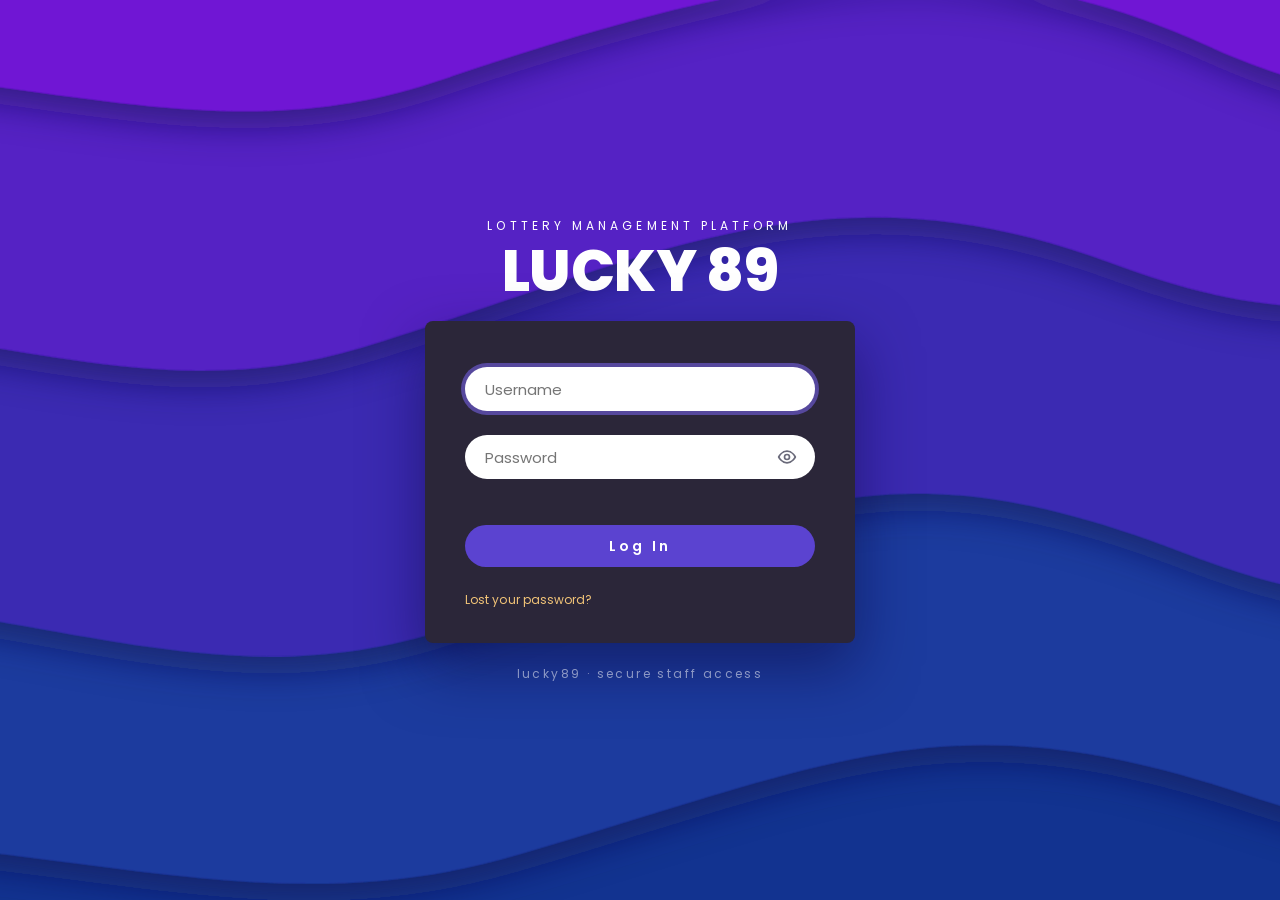
==== index.html @ b0cc3ff7 "Add files via upload" ====
<!DOCTYPE html>
<html lang="en"><head><meta charset="utf-8">
<meta name="viewport" content="width=device-width, initial-scale=1, viewport-fit=cover">
<meta name="theme-color" content="#ffffff"><meta name="mobile-web-app-capable" content="yes"><meta name="apple-mobile-web-app-capable" content="yes"><meta name="apple-mobile-web-app-title" content="Lucky 89"><meta name="format-detection" content="telephone=no">
<link rel="preconnect" href="https://fonts.googleapis.com"><link rel="stylesheet" href="https://fonts.googleapis.com/css2?family=Poppins:wght@400;500;600;700;800&display=swap"><title>Lucky 89 · Lottery Management</title><!-- phone layout v3 -->
<link rel="stylesheet" href="style.css"><script type="application/json" id="seed"></script></head><body>
<div id="nojs" style="position:fixed;inset:0;z-index:99;background:#fff;color:#111827;padding:40px 24px;font:17px/1.6 -apple-system,system-ui,sans-serif;text-align:center"><b style="font-size:22px">Lucky 89</b><p>This preview cannot run the system.<br>Please open the app link in <b>Safari</b> instead:</p><p><a href="https://claude.ai/artifact/LJv6cEDcSQRmHPXTzn3Uf5">https://claude.ai/artifact/LJv6cEDcSQRmHPXTzn3Uf5</a></p></div>
<nav id="sb"><h1><span id="lgo"></span><span><span id="bn">Lucky 89</span><small>Lottery Management</small></span></h1></nav>
<main><header><div class="th"><span id="tic"></span><h2 id="ttl"></h2></div><button class="btn sm" id="mn" aria-label="Menu" aria-expanded="false"><svg viewBox="0 0 24 24" width="20" height="20" fill="none" stroke="currentColor" stroke-width="2.2" stroke-linecap="round"><path d="M4 7h16M4 12h16M4 17h16"/></svg></button><div class="hr"><div id="cow"><small>Current Company</small><select id="co" aria-label="Current Company"></select></div><span id="cld" data-s="off" title="Cloud storage">☁ …</span><span id="who" style="font-weight:600"></span><button class="btn sm" id="pw">Password</button><button class="btn sm" id="bkup" title="Download a backup file of all data">Backup</button><button class="btn sm" id="rstr" title="Restore data from a backup file">Restore</button><input type="file" id="rstf" accept=".json,application/json" style="display:none"><button class="btn dng sm" id="lo">Logout</button></div></header><div id="v"></div></main>
<div id="toast"></div>
<script src="script.js"></script>

</body></html>
---- style.css ----
:root{color-scheme:light;--bg:#ffffff;--sf:#fff;--ink:#111827;--mut:#4b5563;--ln:#d5dae3;--sb:#ffffff;--sbt:#1f2937;--ac:#0f766e;--ac2:#fca311;--ok:#15803d;--bad:#b91c1c;--okb:#dcfce7;--badb:#fee2e2;--wb:#fef3c7;--ib:#dbeafe;box-sizing:border-box;padding-top:env(safe-area-inset-top,0px);padding-bottom:env(safe-area-inset-bottom,0px)}
@media(prefers-color-scheme:dark){:root[data-theme=auto]{--bg:#0e131f;--sf:#171e2e;--ink:#e8ecf5;--mut:#98a2b8;--ln:#2a3348;--sb:#0a0f1a;--ac:#2dd4bf;--okb:#10361f;--badb:#401616;--wb:#3b2f0e;--ib:#112a4a;--ok:#4ade80;--bad:#f87171}}
:root[data-theme=dark]{--bg:#0e131f;--sf:#171e2e;--ink:#e8ecf5;--mut:#98a2b8;--ln:#2a3348;--sb:#0a0f1a;--ac:#2dd4bf;--okb:#10361f;--badb:#401616;--wb:#3b2f0e;--ib:#112a4a;--ok:#4ade80;--bad:#f87171}
*{box-sizing:border-box}html,body{height:100%;margin:0;background:#fff}
body{background:var(--bg);color:var(--ink);font:16px/1.5 "Noto Sans Khmer","Segoe UI",system-ui,sans-serif;display:flex}
#sb{width:210px;border-right:1px solid var(--ln);background:var(--sb);color:var(--sbt);padding:16px 10px;display:flex;flex-direction:column;gap:4px;flex:none}
#sb h1{display:flex;align-items:center;gap:9px;font:700 19px Georgia,serif;color:#111827;margin:0 8px 14px}#sb h1 small{display:block;font:11px system-ui;color:var(--sbt);opacity:.7}
.nv{background:none;border:0;color:inherit;text-align:left;padding:12px 14px;border-radius:8px;cursor:pointer;font:inherit}
.nv:hover{background:#0000000d}.nv.on{background:var(--ac2);color:#14213d;font-weight:700}
main{flex:1;overflow:auto;min-width:0}
header{display:flex;gap:10px;align-items:center;justify-content:space-between;padding:12px 22px;background:var(--sf);border-bottom:1px solid var(--ln);position:sticky;top:0;z-index:5;flex-wrap:wrap}
header h2{margin:0;font:700 20px Georgia,serif}
.hr{display:flex;gap:8px;align-items:center;flex-wrap:wrap}
#v{padding:20px 22px;max-width:1180px}
select,input,textarea,button{font:inherit;color:var(--ink)}
select,input{background:var(--sf);border:1px solid #b9c1ce;border-radius:7px;padding:10px 12px;min-width:0}
select:focus,input:focus,button:focus-visible{outline:2px solid var(--ac);outline-offset:1px}
label{display:block;font-size:12px;color:var(--mut);margin-bottom:3px}
.card{background:var(--sf);border:1px solid var(--ln);border-radius:10px;padding:16px}
.g{display:grid;gap:12px}.g4{grid-template-columns:repeat(auto-fit,minmax(170px,1fr))}.g2{grid-template-columns:minmax(0,1.1fr) minmax(0,1fr)}
@media(max-width:820px){#sb{width:64px}#sb h1,.nv span{display:none}.g2{grid-template-columns:1fr}#v{padding:14px}}
.st{border-radius:10px;padding:12px 14px;border:1px solid var(--ln)}.st b{display:block;font-size:22px;font-family:Georgia,serif}.st small{color:var(--mut)}
.b1{background:var(--ib)}.b2{background:var(--wb)}.b3{background:var(--badb)}.b4{background:var(--okb)}
.btn{border:0;border-radius:7px;padding:11px 18px;cursor:pointer;font-weight:600;background:var(--ln)}
.pri{background:var(--ac);color:#fff}:root[data-theme=dark] .pri{color:#07201d}.dng{background:var(--bad);color:#fff}.sm{padding:7px 12px;font-size:13px}
.lt{display:flex;flex-wrap:wrap;gap:6px}.lt label{display:flex;align-items:center;gap:5px;border:1px solid var(--ln);border-radius:8px;padding:10px 16px;margin:0;color:var(--ink);cursor:pointer;font-weight:700;font-size:16px;user-select:none}
.lt label.on{background:var(--ac);color:#fff;border-color:var(--ac)}.lt input{display:none}
table{width:100%;border-collapse:collapse}th{text-align:left;font-size:13px;color:var(--mut);padding:8px;border-bottom:1px solid var(--ln)}td{padding:10px 8px;border-bottom:1px solid var(--ln);vertical-align:middle}
.tw{overflow-x:auto}.r{text-align:right}.neg{color:var(--bad)}.pos{color:var(--ok)}
.tag{border-radius:20px;padding:2px 9px;font-size:11px;font-weight:700}.t-o{background:var(--wb)}.t-s{background:var(--okb);color:var(--ok)}.t-c{background:var(--badb);color:var(--bad)}
.f{display:flex;gap:10px;flex-wrap:wrap;align-items:end;margin-bottom:12px}
.rg{display:grid;grid-template-columns:repeat(auto-fill,minmax(105px,1fr));gap:8px}.rg input{width:100%;margin-bottom:4px}
#toast{position:fixed;bottom:20px;left:50%;transform:translateX(-50%);background:#111827;color:#fff;padding:10px 18px;border-radius:8px;opacity:0;transition:.25s;pointer-events:none;z-index:9}#toast.on{opacity:1}
kbd{background:var(--ln);border-radius:4px;padding:0 5px;font-size:11px}.bar{height:10px;background:var(--ac);border-radius:5px}
.emp{color:var(--mut);text-align:center;padding:22px}
#lgn{position:fixed;inset:0;background:var(--bg);display:flex;align-items:center;justify-content:center;z-index:30;padding:16px}
.lt label.off{opacity:.6;pointer-events:none;background:var(--bg)}.lt em{color:var(--bad);font-size:11px;font-style:normal;background:var(--badb);padding:1px 6px;border-radius:5px}.lt small{color:var(--mut);font-weight:400;font-size:11px}
#md{position:fixed;inset:0;background:#0009;display:flex;align-items:flex-start;justify-content:center;z-index:20;padding:16px;overflow:auto}.mb{background:var(--sf);border-radius:12px;padding:14px;width:min(400px,100%)}.rh{background:#14213d;color:#fca311;font:700 30px Georgia,serif;text-align:center;padding:26px 10px;border-radius:8px 8px 0 0}.rh small{display:block;color:#fff;font:12px system-ui}.rb{border:1px solid var(--ln);padding:14px;border-radius:0 0 8px 8px}.kv{display:grid;grid-template-columns:1fr 1fr;gap:8px 14px;margin-bottom:12px}.kv small{display:block;color:var(--mut);font-size:11px}
.tkw{background:#e9ecf1;padding:14px;border-radius:10px}.tk{background:#fffdf7;color:#111;max-width:340px;margin:0 auto;padding:18px;text-align:center;border-radius:4px;box-shadow:0 1px 4px #0003}.tk small{display:block;color:#6b7280;font-size:11px}.tk-top b{display:block;font:800 24px Georgia,serif;letter-spacing:2px;margin-top:6px}
.tk-top b{font-family:Georgia,"Noto Sans Khmer","Khmer OS",serif}.tk-top img{margin:0 auto}.tk-no{border-top:2px dashed #cbd0d8;border-bottom:2px dashed #cbd0d8;padding:10px 0;margin:14px 0}.tk-no b{font:700 18px ui-monospace,Menlo,Consolas,monospace}.tk-inf{display:grid;grid-template-columns:repeat(3,1fr);gap:6px;margin-bottom:10px}.tk-inf b{font-size:14px}.tk-r{display:flex;align-items:center;gap:12px;padding:14px 0;border-bottom:1px dotted #cbd0d8;text-align:left}.bd{background:#14213d;color:#ffd166;border-radius:6px;padding:3px 8px;font:700 16px system-ui;min-width:54px;text-align:center}.nm{flex:1;font:800 44px/1 ui-monospace,Menlo,Consolas,monospace;letter-spacing:3px}.am{text-align:right;font-weight:600;font-size:13px;color:#6b7280}.am small{font-weight:800;font-size:18px;color:#111;margin-bottom:2px}.tk-tot{display:flex;justify-content:space-between;align-items:center;background:#111827;color:#fff;border-radius:8px;padding:12px 14px;margin:16px 0 12px}.tk-tot b{font-size:28px}.tk-ft{font-size:12px;color:#4b5563;line-height:1.7}
@media print{body>*:not(#md){display:none!important}#md{position:static;background:none}.mb .hr,.mb>button{display:none}}

/* dashboard cards, hourly results */
.kc{background:var(--sf);border:1px solid var(--ln);border-radius:14px;padding:14px 16px;box-shadow:0 1px 3px #0000000d}
.kc .kh{display:flex;justify-content:space-between;align-items:flex-start;gap:6px}.kc .kl{font-weight:600;font-size:12px}.kc .kl small{display:block;font:700 17px/1.5 "Noto Sans Khmer",sans-serif;opacity:1;order:-1}.kc .kl{display:flex;flex-direction:column}
.kc b{display:block;font-size:24px;margin:6px 0 2px;font-weight:800;font-family:system-ui,sans-serif}.kc .ks{font-size:12px;opacity:.85}
.kc svg{width:22px;height:22px;fill:none;stroke:currentColor;stroke-width:2;stroke-linecap:round;stroke-linejoin:round;flex:none}
.k-b{color:#2563eb}.k-r{color:#dc2626}.k-o{color:#ea580c}.k-g{color:#15803d}.k-p{color:#9333ea}
.rc{display:inline-flex;gap:6px;align-items:center;background:var(--bg);border:1px solid var(--ln);border-radius:8px;padding:5px 9px;margin:3px 4px 3px 0;font:700 15px ui-monospace,Menlo,monospace}.rc b{background:#14213d;color:#ffd166;border-radius:5px;padding:1px 6px;font:700 12px system-ui;margin:0}
.hc{border:1px solid var(--ln);border-radius:12px;padding:12px}.hh{display:flex;justify-content:space-between;align-items:center;gap:8px;font-weight:700;margin-bottom:6px}.hg{grid-template-columns:repeat(auto-fit,minmax(260px,1fr))}.hr1{border-top:1px dashed var(--ln);padding:6px 0;font-size:13px;color:var(--mut)}
@media(max-width:820px){.kg>.kc:last-child:nth-child(odd){grid-column:span 2}.kc b{font-size:19px}}
/* professional polish */
header h2,#sb h1,.st b{font-family:"Noto Sans Khmer",system-ui,-apple-system,"Segoe UI",sans-serif!important;letter-spacing:-.01em}
.st small:first-child{text-transform:uppercase;letter-spacing:.05em;font-size:11px;font-weight:700}
.btn{transition:transform .12s,box-shadow .12s}.btn:active{transform:scale(.97)}.pri{box-shadow:0 2px 8px #0f766e44}
.chips{display:flex;gap:8px;flex-wrap:wrap;margin:-2px 0 12px}.chips button{border:1px solid var(--ln);background:var(--sf);color:var(--ink);border-radius:999px;padding:9px 16px;font-weight:700;cursor:pointer}.chips button:active{background:var(--ac);color:#fff}
tr:hover td{background:#0f766e0a}
@media(max-width:820px){#sv{position:sticky;bottom:10px;z-index:3;box-shadow:0 8px 20px #0f766e66}}
/* menu icons + polish */
.nv::before{content:none!important}
.nv{display:flex;align-items:center;gap:12px;font-weight:600}
.nv svg{order:-1;width:20px;height:20px;flex:none;fill:none;stroke:currentColor;stroke-width:1.9;stroke-linecap:round;stroke-linejoin:round}
.nv.on{box-shadow:0 4px 12px #fca31166}
.th{display:flex;align-items:center;gap:10px;min-width:0}
#tic{display:grid;place-items:center;width:38px;height:38px;border-radius:11px;background:linear-gradient(135deg,var(--ac),#0b5f58);color:#fff;flex:none;box-shadow:0 3px 8px #0f766e44}
#tic svg{width:20px;height:20px;fill:none;stroke:currentColor;stroke-width:2;stroke-linecap:round;stroke-linejoin:round}
.card,.st{border-radius:14px;box-shadow:0 1px 3px #0000000d}
#cow{display:flex;flex-direction:column;gap:2px}#cow small{color:var(--mut,#6b7280);font-size:12px;line-height:1}#co{font-weight:600}
body.ro #v .dng,body.ro .card:has(#a_ad){display:none!important}
@media(max-width:820px){.nv svg{width:23px;height:23px}}
/* white receipt background */
#md .mb{background:#fff}.tkw{background:#fff!important;padding:0}.tk{background:#fff;box-shadow:none;border:1px solid #e5e7eb}
/* ===== SMARTPHONE LAYER ===== */
html{-webkit-text-size-adjust:100%}
button,.nv,label,select,a{touch-action:manipulation;-webkit-tap-highlight-color:transparent}
@media(max-width:820px){
 html,body{height:100dvh}
 body{flex-direction:column;overflow:hidden}
 main{order:1;-webkit-overflow-scrolling:touch;overscroll-behavior:contain}
 /* sidebar -> bottom tab bar */
 #sb{order:2;width:100%;flex-direction:row;gap:2px;padding:6px;border-right:0;border-top:1px solid var(--ln);background:var(--sf);color:var(--ink);overflow-x:auto;box-shadow:0 -2px 10px #0000000d}
 #sb h1{display:none}
 .nv{flex:1 1 0;min-width:0;display:flex;flex-direction:column;align-items:center;gap:1px;padding:6px 2px;text-align:center;font-size:10.5px;line-height:1.25;border-radius:10px;color:var(--ink)}
 .nv span{display:block}
 .nv::before{font-size:21px;line-height:1.1}
 .nv[data-v=dash]::before{content:"📊"}.nv[data-v=bet]::before{content:"🎟️"}.nv[data-v=rep]::before{content:"🧾"}.nv[data-v=res]::before{content:"🏆"}.nv[data-v=rec]::before{content:"📒"}.nv[data-v=usr]::before{content:"👥"}
 /* header */
 header{position:static;padding:10px 12px;gap:8px}
 header .th{flex:1 1 100%}header h2{font-size:17px}
 header .hr{width:100%;gap:8px}
 #cow{flex:1 1 100%}#co{width:100%}
 #who{flex:1}
 #v{padding:12px 12px 24px}
 .card{padding:12px}
 /* touch-friendly controls (16px stops iOS zoom-on-focus) */
 select,input,textarea{font-size:16px;min-height:46px}
 input[type=checkbox]{min-height:0;width:22px;height:22px}
 .btn{min-height:46px;padding:10px 16px}
 .btn.sm{min-height:40px;font-size:14px;padding:8px 12px}
 .hr .btn{flex:1 1 auto}
 label{font-size:13px}
 .f{gap:10px}
 .f>div{flex:1 1 calc(50% - 10px);min-width:130px}
 .f>div:has(#nu),.f>div:has(#cu){flex-basis:100%!important}
 .f select,.f input{width:100%}
 .g2{grid-template-columns:1fr!important}
 .g4{grid-template-columns:repeat(2,minmax(0,1fr))}
 .st{padding:10px 12px}.st b{font-size:18px}
 /* bet buttons: big grid */
 .lt{display:grid;grid-template-columns:repeat(4,1fr);gap:8px}
 .lt label{justify-content:center;flex-wrap:wrap;padding:14px 4px;font-size:22px;min-height:56px;text-align:center}
 .lt label[data-l=Lo],.lt label[data-all]{grid-column:span 2;font-size:16px}
 #lq{grid-template-columns:repeat(2,1fr)}#lq label{font-size:17px}
 p:has(kbd){display:none}
 /* wide tables -> cards */
 table.cards,table.cards tbody,table.cards tr,table.cards td{display:block}
 table.cards tr:first-child{display:none}
 table.cards tr[hidden]{display:none!important}
 table.cards tr{border:1px solid var(--ln);border-radius:10px;margin:0 0 10px;padding:6px 12px;background:var(--sf)}
 table.cards td{display:flex;justify-content:space-between;align-items:center;gap:12px;border:0;padding:6px 0;text-align:right}
 table.cards td::before{content:attr(data-l);color:var(--mut);font-size:12px;text-align:left;flex:none}
 table.cards td[data-l='']{justify-content:flex-end;flex-wrap:wrap}
 table.cards td[data-l='']::before{content:none}
 table.cards td[colspan]{display:block;text-align:left}
 table.cards select{width:auto;min-height:40px}
 #toast{bottom:calc(86px + env(safe-area-inset-bottom,0px));max-width:90vw;text-align:center}
 #md{padding:10px}
}

/* ===== PREMIUM UI LAYER ===== */
:root{--gold:#d4a24c;--gold2:#f6c866;--navy:#0b1324;--navy2:#141f38;--sh1:0 1px 2px rgba(15,23,42,.06),0 4px 14px rgba(15,23,42,.06);--sh2:0 2px 4px rgba(15,23,42,.08),0 14px 34px rgba(15,23,42,.14);--ease:cubic-bezier(.22,1,.36,1)}
body{background:linear-gradient(180deg,#f6f7fb,#eef1f7)!important;-webkit-font-smoothing:antialiased;letter-spacing:.005em}
main{scroll-behavior:smooth;overscroll-behavior:contain;scrollbar-width:thin;scrollbar-color:#c3cad8 transparent}
main::-webkit-scrollbar{width:8px}main::-webkit-scrollbar-thumb{background:#c3cad8;border-radius:8px}main::-webkit-scrollbar-thumb:hover{background:#9aa5ba}
#sb{background:linear-gradient(185deg,var(--navy2),var(--navy))!important;color:#cfd6e6;border-right:0;box-shadow:6px 0 28px rgba(11,19,36,.22);padding:20px 12px;gap:6px;position:relative;z-index:6}
#sb h1{color:#fff!important;letter-spacing:.4px;padding:4px 6px 18px;margin:0 4px 12px;border-bottom:1px solid rgba(255,255,255,.08)}#sb h1 small{color:var(--gold2)!important;opacity:.9;letter-spacing:1.6px;text-transform:uppercase;font-size:10px;margin-top:2px}
.nv{position:relative;display:flex;align-items:center;gap:13px;padding:12px 14px!important;border-radius:12px!important;color:#aab4ca!important;font-weight:500;letter-spacing:.2px;transition:background .25s var(--ease),color .25s var(--ease),transform .25s var(--ease),box-shadow .25s var(--ease)}
.nv svg{order:-1;width:20px;height:20px;flex:none;stroke:currentColor;stroke-width:1.7;fill:none;stroke-linecap:round;stroke-linejoin:round;transition:transform .3s var(--ease)}
.nv:hover{background:rgba(255,255,255,.07)!important;color:#fff!important;transform:translateX(4px)}.nv:hover svg{transform:scale(1.12)}
.nv.on{background:linear-gradient(135deg,var(--gold2),var(--gold))!important;color:#101a30!important;font-weight:700;box-shadow:0 8px 20px rgba(212,162,76,.38),inset 0 1px 0 rgba(255,255,255,.45);transform:none}
.nv.on::before{content:"";position:absolute;left:-12px;top:20%;height:60%;width:4px;border-radius:0 4px 4px 0;background:var(--gold2);box-shadow:0 0 12px var(--gold2)}
.nv:active{transform:scale(.97)}
header{background:rgba(255,255,255,.78)!important;backdrop-filter:saturate(180%) blur(14px);-webkit-backdrop-filter:saturate(180%) blur(14px);border-bottom:1px solid rgba(15,23,42,.06)!important;padding:14px 26px!important;transition:box-shadow .3s,padding .3s}
header.scrolled{box-shadow:0 8px 28px rgba(15,23,42,.1);padding-top:9px!important;padding-bottom:9px!important}
header h2{letter-spacing:.2px}
#sp{position:fixed;top:0;left:0;right:0;height:3px;z-index:50;pointer-events:none}#sp i{display:block;height:100%;width:100%;transform-origin:0 50%;transform:scaleX(0);background:linear-gradient(90deg,var(--gold),var(--gold2),var(--ac));transition:transform .12s linear}
.card,.kc,.st{border:1px solid rgba(15,23,42,.07)!important;border-radius:16px!important;box-shadow:var(--sh1)!important;transition:transform .35s var(--ease),box-shadow .35s var(--ease),border-color .35s}
.card:hover,.kc:hover{box-shadow:var(--sh2)!important;border-color:rgba(212,162,76,.45)!important}.kc:hover{transform:translateY(-4px)}
.kc{position:relative;overflow:hidden}.kc::after{content:"";position:absolute;inset:0 0 auto 0;height:3px;background:linear-gradient(90deg,var(--gold),transparent);opacity:.8}
.btn{border-radius:10px!important;font-weight:600;letter-spacing:.2px;transition:transform .2s var(--ease),box-shadow .25s,filter .2s;box-shadow:0 1px 2px rgba(15,23,42,.1)}
.btn:hover{transform:translateY(-2px);box-shadow:0 8px 18px rgba(15,23,42,.16);filter:brightness(1.04)}.btn:active{transform:scale(.97);box-shadow:none}
.pri{background:linear-gradient(135deg,#0f766e,#14a094)!important}.dng{background:linear-gradient(135deg,#b91c1c,#dc2626)!important}
select,input,textarea{border-radius:10px!important;border:1px solid #cdd4e1!important;transition:border-color .2s,box-shadow .2s,background .2s}
select:focus,input:focus,textarea:focus{border-color:var(--ac)!important;box-shadow:0 0 0 4px rgba(15,118,110,.16);outline:none!important}
.lt label{border-radius:12px!important;transition:transform .2s var(--ease),box-shadow .2s,background .2s,border-color .2s}.lt label:hover{transform:translateY(-2px);box-shadow:var(--sh1)}
.lt label.on{background:linear-gradient(135deg,#0f766e,#14a094)!important;box-shadow:0 6px 16px rgba(15,118,110,.35)}
th{text-transform:uppercase;font-size:11px!important;letter-spacing:.9px;font-weight:700;color:#64748b!important;background:#f8fafc;position:sticky;top:0}
td{transition:background .2s}tr:hover td{background:rgba(212,162,76,.08)}
.tag{letter-spacing:.4px}
#toast{border-radius:12px!important;background:rgba(11,19,36,.94)!important;box-shadow:var(--sh2);backdrop-filter:blur(8px);transform:translate(-50%,16px)!important;transition:.4s var(--ease)!important}#toast.on{transform:translate(-50%,0)!important}
#lgn{background:radial-gradient(1200px 600px at 20% -10%,#1d2c52,transparent),linear-gradient(160deg,var(--navy2),var(--navy))!important}
#lgn .mb,#md .mb{border-radius:20px!important;box-shadow:0 30px 80px rgba(0,0,0,.4);animation:pop .55s var(--ease) both}
#md{backdrop-filter:blur(6px)}
@keyframes pop{from{opacity:0;transform:translateY(24px) scale(.96)}to{opacity:1;transform:none}}
.rv{opacity:0;transform:translateY(22px) scale(.985);filter:blur(3px);transition:opacity .7s var(--ease),transform .7s var(--ease),filter .7s var(--ease),box-shadow .35s var(--ease),border-color .35s;transition-delay:var(--d,0ms)}
.rv.in{opacity:1;transform:none;filter:none}.rv.in.kc:hover{transform:translateY(-4px)}
@media(max-width:820px){.nv{justify-content:center;padding:12px 0!important}.nv.on::before{left:-8px}header{padding:10px 14px!important}}
@media(prefers-reduced-motion:reduce){.rv{opacity:1;transform:none;filter:none;transition:none}*{animation:none!important;scroll-behavior:auto!important}}
@media print{.rv{opacity:1!important;transform:none!important;filter:none!important}#sp{display:none}}

/* ===== calm rainbow dashboard (scroll-safe: only opacity animates) ===== */
:root{--rbA:linear-gradient(90deg,#ff9aa2,#ffb86b,#ffe27a,#9be7a5,#7fd6ff,#a99bff,#f4a0ff,#ff9aa2);--rbB:linear-gradient(90deg,#a99bff,#7fd6ff,#9be7a5,#ffe27a,#ffb86b,#ff9aa2,#f4a0ff,#a99bff)}
#dc{position:relative;isolation:isolate;padding:14px;border-radius:22px;background:linear-gradient(120deg,#ff9aa22e,#ffd8a82e,#fff6a82e,#b5f0c42e,#a8e0ff2e,#c9b8ff2e,#f5b8ff2e)}
#dc::before{content:"";position:absolute;inset:0;z-index:-1;border-radius:inherit;pointer-events:none;background:linear-gradient(300deg,#a8e0ff3d,#b5f0c43d,#fff6a83d,#ffd8a83d,#ff9aa23d,#f5b8ff3d,#c9b8ff3d);opacity:0;will-change:opacity;animation:rbFade 10s ease-in-out infinite alternate}
#dc .kc,#dc .card,#dc .hc{position:relative;border:2px solid transparent}
#dc .kc{background:linear-gradient(135deg,color-mix(in srgb,currentColor 7%,var(--sf)),var(--sf) 70%) padding-box,var(--rbA) border-box;box-shadow:0 6px 18px -8px currentColor}
#dc .card,#dc .hc{background:linear-gradient(var(--sf),var(--sf)) padding-box,var(--rbA) border-box}
#dc .kc::after,#dc .card::after,#dc .hc::after{content:"";position:absolute;inset:-2px;border-radius:inherit;padding:2px;background:var(--rbB);-webkit-mask:linear-gradient(#000 0 0) content-box,linear-gradient(#000 0 0);-webkit-mask-composite:xor;mask-composite:exclude;opacity:0;pointer-events:none;will-change:opacity;animation:rbFade 7s ease-in-out infinite alternate}
#dc .kc:nth-child(2)::after{animation-delay:-1.5s}#dc .kc:nth-child(3)::after{animation-delay:-3s}#dc .kc:nth-child(4)::after{animation-delay:-4.5s}#dc .kc:nth-child(5)::after{animation-delay:-6s}
#dc .bar{background:linear-gradient(90deg,#ff9aa2,#ffb86b,#ffe27a,#9be7a5,#7fd6ff,#a99bff,#f4a0ff)}
#dc .rc{border:1.5px solid transparent;background:linear-gradient(var(--bg),var(--bg)) padding-box,var(--rbA) border-box}
#dc table tr:hover td{background:linear-gradient(90deg,#ff9aa214,#ffe27a14,#9be7a514,#7fd6ff14,#a99bff14)}
@keyframes rbFade{0%{opacity:0}100%{opacity:1}}
@media(max-width:820px){#dc{padding:8px;border-radius:16px}}
@media(prefers-reduced-motion:reduce){#dc::before,#dc *::after{animation:none!important}}

/* ===== PRO DASHBOARD (money flow + rainbow hourly results) ===== */
#dp{--in:#34d399;--out:#fb7185;--gd:#f6c866;--tx:#e9eefb;--mu:#93a1c0;--pn:rgba(255,255,255,.05);--bd:rgba(255,255,255,.1);position:relative;color:var(--tx);border-radius:26px;padding:20px;background:radial-gradient(900px 420px at 8% -10%,#1d2f5e,transparent 60%),radial-gradient(700px 420px at 100% 0,#2c1c52,transparent 55%),#0a1226;box-shadow:0 30px 70px -34px rgba(10,18,38,.8);font-variant-numeric:tabular-nums}
#dp *{box-sizing:border-box}
#dp .bar0{display:flex;flex-wrap:wrap;gap:10px;align-items:center;justify-content:space-between;margin-bottom:16px}
#dp .bar0>div{display:flex;gap:10px;align-items:center;flex-wrap:wrap}
#dp .live{display:inline-flex;align-items:center;gap:8px;color:var(--mu);font-size:13px}
#dp .live i{width:9px;height:9px;border-radius:50%;background:var(--in);animation:ping 2s infinite}
@keyframes ping{0%{box-shadow:0 0 0 0 #34d39999}70%,100%{box-shadow:0 0 0 10px #34d39900}}
#dp select,#dp input[type=date]{background:rgba(255,255,255,.07);color:var(--tx);border:1px solid var(--bd)!important;color-scheme:dark;min-height:40px;padding:8px 12px}
#dp option{color:#111}
#dp .btn{background:rgba(255,255,255,.08);color:var(--tx);box-shadow:none}#dp .btn.pri{background:linear-gradient(135deg,var(--gd),#d4a24c)!important;color:#1a1204}
#dp .mps{display:grid;gap:12px;grid-template-columns:repeat(3,minmax(0,1fr))}
#dp .mp{position:relative;overflow:hidden;border-radius:20px;padding:18px 20px 18px 24px;background:var(--pn);border:1px solid var(--bd)}
#dp .mp::before{content:"";position:absolute;left:0;top:0;bottom:0;width:5px;background:var(--c);box-shadow:0 0 18px var(--c)}
#dp .mp.in{--c:var(--in)}#dp .mp.out{--c:var(--out)}#dp .mp.net{--c:var(--gd)}
#dp .mp h3{margin:0;font-size:15px;font-weight:700}#dp .mp h3 small{display:block;color:var(--mu);font-weight:500;font-size:13px}
#dp .mp .v{display:block;font:800 clamp(28px,3.6vw,42px)/1.1 system-ui,sans-serif;margin:10px 0 4px;letter-spacing:-.02em;color:var(--c)}
#dp .mp .sub{font-size:12.5px;color:var(--mu)}
#dp .rt{height:6px;border-radius:6px;background:rgba(255,255,255,.1);margin-top:12px;overflow:hidden}#dp .rt i{display:block;height:100%;width:0;background:var(--c);border-radius:6px;transition:width 1.1s var(--ease)}
#dp .mp.fi{animation:fl1 1.5s var(--ease)}#dp .mp.fo{animation:fl2 1.5s var(--ease)}
@keyframes fl1{0%{box-shadow:inset 0 0 60px #34d39955,0 0 0 0 #34d39966}100%{box-shadow:inset 0 0 0 #34d39900,0 0 0 24px #34d39900}}
@keyframes fl2{0%{box-shadow:inset 0 0 60px #fb718555,0 0 0 0 #fb718566}100%{box-shadow:inset 0 0 0 #fb718500,0 0 0 24px #fb718500}}
#dp .dl{position:absolute;right:16px;top:14px;font-weight:800;font-size:14px;padding:3px 11px;border-radius:99px;animation:dlf 2.4s var(--ease) forwards;pointer-events:none}
#dp .dl.g{background:#34d39933;color:var(--in)}#dp .dl.b{background:#fb718533;color:var(--out)}
@keyframes dlf{0%{opacity:0;transform:translateY(16px)}14%{opacity:1;transform:none}80%{opacity:1}100%{opacity:0;transform:translateY(-18px)}}
#dp .sts{display:grid;grid-template-columns:repeat(5,minmax(0,1fr));gap:10px;margin-top:12px}
#dp .stt{border-radius:16px;padding:12px 14px;background:var(--pn);border:1px solid var(--bd)}#dp .stt small{display:block;color:var(--mu);font-size:12.5px}#dp .stt b{display:block;font:800 24px/1.2 system-ui;margin-top:2px}
#dp .stt.w b{color:var(--in)}#dp .stt.l b{color:var(--out)}#dp .stt.o b{color:var(--gd)}
#dp .sec{margin-top:22px}#dp .sec>header{position:static;background:none!important;border:0!important;padding:0!important;display:flex;justify-content:space-between;align-items:center;gap:10px;flex-wrap:wrap;backdrop-filter:none}
#dp .sec h2{margin:0;font-size:20px;font-weight:800;color:#fff}#dp .sec p{margin:2px 0 0;color:var(--mu);font-size:13px}
#dp .mt{display:flex;gap:6px;flex-wrap:wrap;margin:14px 0 12px}#dp .mt button{border:1px solid var(--bd);background:var(--pn);color:var(--tx);border-radius:99px;padding:8px 16px;font-weight:700;cursor:pointer;transition:background .25s,transform .2s}
#dp .mt button.on{background:#fff;color:#0a1226}#dp .mt button:active{transform:scale(.96)}
#dp .sp2{display:flex;gap:4px;margin-bottom:14px}#dp .sp2 button{flex:1;height:16px;border:0;padding:0;border-radius:8px;background:hsl(var(--h) 85% 58%);opacity:.22;cursor:pointer;transition:opacity .6s,box-shadow .6s,transform .25s}
#dp .sp2 button.w{opacity:.5}#dp .sp2 button.d{opacity:1;box-shadow:0 0 14px hsl(var(--h) 90% 60%/.8)}#dp .sp2 button:hover{transform:scaleY(1.5)}
#dp .hg2{display:grid;gap:12px;grid-template-columns:repeat(auto-fill,minmax(262px,1fr))}
#dp .hx{position:relative;overflow:hidden;border-radius:20px;padding:14px 14px 12px;background:linear-gradient(160deg,hsl(var(--h) 70% 55%/.13),rgba(255,255,255,.03) 55%);border:1px solid hsl(var(--h) 80% 65%/.28)}
#dp .hx::before{content:"";position:absolute;inset:0 0 auto 0;height:5px;background:linear-gradient(90deg,hsl(var(--h) 90% 60%),hsl(calc(var(--h) + 50) 90% 64%))}
#dp .hx.d{border-color:hsl(var(--h) 90% 65%/.6);box-shadow:0 14px 34px -18px hsl(var(--h) 90% 60%/.75)}#dp .hx.u{opacity:.55}
#dp .hx .tp{display:flex;justify-content:space-between;align-items:center;margin-top:4px}#dp .hx .tp b{font:800 20px system-ui}
#dp .hx .ss{font-size:11.5px;font-weight:700;padding:3px 10px;border-radius:99px;background:rgba(255,255,255,.1);color:var(--mu)}#dp .hx.d .ss{background:hsl(var(--h) 90% 60%);color:#10142a}#dp .hx.w .ss{background:#f6c86633;color:var(--gd)}
#dp .rs{display:flex;flex-wrap:wrap;gap:6px;margin:10px 0;min-height:34px}#dp .rs em{color:var(--mu);font-size:13px;font-style:normal;align-self:center}
#dp .rn,#dp .wn{display:inline-flex;align-items:center;gap:6px;border-radius:10px;padding:3px 9px 3px 3px;font:700 15px ui-monospace,Menlo,monospace;background:hsl(var(--h) 90% 60%/.16);border:1px solid hsl(var(--h) 90% 65%/.55)}
#dp .rn i,#dp .wn i{font:800 12px system-ui;font-style:normal;background:hsl(var(--h) 90% 62%);color:#10142a;border-radius:7px;padding:2px 7px}
#dp .wn b{color:var(--in);font:800 13px system-ui}
#dp .cn{display:grid;grid-template-columns:repeat(3,1fr);gap:6px;text-align:center}#dp .cn div{border-radius:12px;padding:6px 2px;background:rgba(255,255,255,.06)}#dp .cn b{display:block;font:800 20px/1.2 system-ui}#dp .cn small{font-size:12px;color:var(--mu)}
#dp .cn .w b{color:var(--in)}#dp .cn .l b{color:var(--out)}#dp .cn .o b{color:var(--gd)}
#dp .mn{display:flex;justify-content:space-between;gap:6px;margin-top:10px;font-size:12.5px;color:var(--mu);flex-wrap:wrap}#dp .mn b{color:var(--tx)}#dp .mn .pn{color:var(--in)}#dp .mn .ng{color:var(--out)}
#dp .ww{margin-top:10px;padding-top:10px;border-top:1px dashed rgba(255,255,255,.14);display:flex;flex-wrap:wrap;gap:6px}#dp .ww>small{width:100%;color:var(--mu);font-size:12px}
#dp .hx.upd,#dp .enter{animation:ent .7s var(--ease) both}
@keyframes ent{from{opacity:0;transform:translateY(14px)}to{opacity:1;transform:none}}
#dp .g2b{display:grid;gap:12px;grid-template-columns:repeat(3,minmax(0,1fr));margin-top:22px}
#dp .bx{border-radius:20px;padding:16px 18px;background:var(--pn);border:1px solid var(--bd)}#dp .bx>b{font-size:16px}
#dp .bk{display:flex;justify-content:space-between;padding:9px 0;border-bottom:1px solid rgba(255,255,255,.08)}#dp .bk:last-child{border:0;font-weight:800}#dp .bk .neg{color:var(--out)}
#dp .mb2{margin-top:12px}#dp .mb2>div{display:flex;justify-content:space-between;font-size:14px}#dp .mb2 .tr{height:8px;border-radius:8px;background:rgba(255,255,255,.08);margin-top:5px;overflow:hidden}#dp .mb2 i{display:block;height:100%;width:0;border-radius:8px;background:linear-gradient(90deg,hsl(var(--h) 90% 62%),hsl(calc(var(--h) + 60) 90% 66%));transition:width 1.1s var(--ease)}
#dp .fr{display:flex;align-items:center;gap:10px;padding:9px 0;border-bottom:1px solid rgba(255,255,255,.08)}#dp .fr:last-child{border:0}
#dp .fr .ic{width:30px;height:30px;border-radius:50%;display:grid;place-items:center;font-weight:800;flex:none}
#dp .fr.i .ic{background:#34d39926;color:var(--in)}#dp .fr.o .ic{background:#fb718526;color:var(--out)}
#dp .fr div{flex:1;min-width:0}#dp .fr div b{display:block;font-size:14px}#dp .fr small{color:var(--mu);font-size:12px}
#dp .fr .am{font:800 15px system-ui}#dp .fr.i .am{color:var(--in)}#dp .fr.o .am{color:var(--out)}
#dp .emp{color:var(--mu);padding:14px 0;text-align:left}
@media(max-width:1000px){#dp .g2b{grid-template-columns:1fr 1fr}#dp .g2b .bx:last-child{grid-column:span 2}}
@media(max-width:820px){#dp{padding:12px;border-radius:18px}#dp .mps,#dp .g2b{grid-template-columns:1fr}#dp .g2b .bx:last-child{grid-column:auto}#dp .sts{grid-template-columns:repeat(2,1fr)}#dp .sts .stt:last-child{grid-column:span 2}#dp .hg2{grid-template-columns:1fr}#dp .mt button{min-height:40px}}
@media(prefers-reduced-motion:reduce){#dp *{animation:none!important;transition:none!important}}

/* ===== CINEMATIC LATEST-DRAW STAGE ===== */
#dp,#dp .v,#dp .stt b,#dp .am,#dp .mn b,#dp .hero .mny b,#dp .wk span{font-family:"Noto Sans Khmer","Khmer UI","Leelawadee UI","Segoe UI",system-ui,sans-serif}
#dp .sp2{display:flex;gap:5px;margin:0 0 16px;align-items:flex-end}
#dp .sp2 div{flex:1;min-width:0;text-align:center;font-size:10.5px;color:var(--mu);transition:color .6s}
#dp .sp2 div::before{content:"";display:block;height:8px;margin-bottom:6px;border-radius:8px;background:hsl(var(--h) 90% 62%);opacity:.28;transition:opacity .7s,height .5s var(--ease),box-shadow .7s}
#dp .sp2 .w::before{opacity:.5}#dp .sp2 .d::before{opacity:.9}
#dp .sp2 .c{color:#fff;font-weight:800}#dp .sp2 .c::before{opacity:1;height:16px;box-shadow:0 0 22px hsl(var(--h) 95% 62%),0 0 4px #fff}
#dp .hero{position:relative;overflow:hidden;isolation:isolate;border-radius:28px;padding:26px 30px 28px;background:radial-gradient(720px 380px at 12% -5%,hsl(var(--h) 85% 48%/.5),transparent 65%),radial-gradient(640px 420px at 100% 100%,hsl(calc(var(--h) + 70) 85% 48%/.38),transparent 60%),linear-gradient(180deg,#0c1530,#060a18);border:1px solid hsl(var(--h) 85% 68%/.42);box-shadow:0 40px 90px -44px hsl(var(--h) 95% 58%/.85),inset 0 1px 0 rgba(255,255,255,.14)}
#dp .hero::before{content:"";position:absolute;inset:0 0 auto 0;height:4px;z-index:2;background:linear-gradient(90deg,#ff5d6c,#ffb347,#ffe45e,#5be37d,#4cc9f0,#7b6cff,#e56bff)}
#dp .hero::after{content:"";position:absolute;inset:0;z-index:-1;pointer-events:none;background:radial-gradient(ellipse at 50% 40%,transparent 45%,rgba(0,0,0,.5))}
#dp .hero .hl{position:absolute;top:0;bottom:0;left:-60%;width:38%;z-index:0;pointer-events:none;background:linear-gradient(100deg,transparent,rgba(255,255,255,.13),transparent);transform:skewX(-18deg);animation:sweep 9s 1.2s ease-in-out infinite}
@keyframes sweep{0%{transform:translateX(0) skewX(-18deg)}22%,100%{transform:translateX(480%) skewX(-18deg)}}
#dp .hero>*{position:relative}
#dp .hero .top{display:flex;justify-content:space-between;gap:10px;flex-wrap:wrap;font-size:13.5px;color:#c9d3ea}
#dp .hero .now{display:inline-flex;align-items:center;gap:9px;font-weight:700;color:#fff}#dp .hero .now i{width:10px;height:10px;border-radius:50%;background:#ff5d6c;animation:rec 1.6s infinite}
@keyframes rec{0%,100%{box-shadow:0 0 0 0 #ff5d6c99}60%{box-shadow:0 0 0 9px #ff5d6c00}}
#dp .hero .body{display:grid;grid-template-columns:minmax(0,.9fr) minmax(0,1.3fr);gap:26px;align-items:center;margin-top:12px}
#dp .clk{font:800 clamp(64px,10vw,124px)/.95 "Segoe UI",system-ui,sans-serif;letter-spacing:-.05em;background:linear-gradient(180deg,#fff 30%,hsl(var(--h) 95% 74%));-webkit-background-clip:text;background-clip:text;color:transparent;filter:drop-shadow(0 8px 34px hsl(var(--h) 95% 60%/.6))}
#dp .clk small{font-size:.26em;letter-spacing:0;margin-left:8px;-webkit-text-fill-color:hsl(var(--h) 95% 78%)}
#dp .hst{display:grid;grid-template-columns:repeat(3,1fr);gap:8px;margin-top:14px}
#dp .hst div{border-radius:16px;padding:10px 6px;text-align:center;background:rgba(255,255,255,.07);border:1px solid rgba(255,255,255,.1);backdrop-filter:blur(6px)}
#dp .hst b{display:block;font:800 34px/1.1 system-ui}#dp .hst small{color:#c9d3ea;font-size:12.5px}
#dp .hst .w b{color:var(--in)}#dp .hst .l b{color:var(--out)}#dp .hst .o b{color:var(--gd)}
#dp .bls{display:flex;flex-direction:column;gap:12px}
#dp .bl{display:flex;flex-wrap:wrap;align-items:center;gap:10px}
#dp .bl>i{font:800 15px system-ui;font-style:normal;width:36px;height:36px;border-radius:12px;display:grid;place-items:center;color:#0a1226;background:hsl(var(--h) 92% 66%);box-shadow:0 0 18px hsl(var(--h) 95% 60%/.7)}
#dp .ba{min-width:68px;height:62px;padding:0 18px;border-radius:99px;display:grid;place-items:center;font:800 31px ui-monospace,Menlo,Consolas,monospace;letter-spacing:2px;color:#0a1226;background:radial-gradient(circle at 30% 22%,rgba(255,255,255,.8),transparent 38%),linear-gradient(145deg,hsl(var(--h) 95% 64%),hsl(calc(var(--h) + 40) 92% 50%));box-shadow:0 12px 26px -8px hsl(var(--h) 95% 55%/.9),inset 0 -7px 12px rgba(0,0,0,.22)}
#dp .enter .ba{animation:drop .95s cubic-bezier(.34,1.56,.64,1) both;animation-delay:calc(var(--n)*110ms + 300ms)}
#dp .enter .clk{animation:ent .9s var(--ease) both}
@keyframes drop{from{opacity:0;transform:translateY(-46px) scale(.5)}to{opacity:1;transform:none}}
#dp .hero .mny{display:grid;grid-template-columns:repeat(3,1fr);margin-top:22px;border-radius:18px;background:rgba(0,0,0,.28);border:1px solid rgba(255,255,255,.1)}
#dp .mny div{padding:12px 18px}#dp .mny div+div{border-left:1px solid rgba(255,255,255,.1)}#dp .mny small{display:block;color:#c9d3ea;font-size:12.5px}#dp .mny b{font-size:clamp(18px,2.4vw,26px);font-weight:800}
#dp .mny .i b{color:var(--in)}#dp .mny .o b{color:var(--out)}#dp .mny .n b{color:var(--gd)}#dp .mny .n.neg b{color:var(--out)}
#dp .wh{margin:20px 0 8px;font-weight:700;color:#fff;font-size:14px}
#dp .wks{display:grid;gap:8px;grid-template-columns:repeat(auto-fill,minmax(168px,1fr))}
#dp .wk{display:flex;align-items:center;gap:10px;padding:9px 12px;border-radius:16px;background:hsl(var(--h) 90% 60%/.14);border:1px solid hsl(var(--h) 90% 66%/.5)}
#dp .wk i{font:800 12px system-ui;font-style:normal;background:hsl(var(--h) 92% 64%);color:#0a1226;border-radius:8px;padding:3px 8px}
#dp .wk b{font:800 19px ui-monospace,Menlo,monospace;letter-spacing:1px}#dp .wk span{margin-left:auto;color:var(--in);font-weight:800;font-size:14px}
#dp .nw{color:#c9d3ea;font-size:14px;padding:6px 0}
#dp .hero.idle{text-align:center;padding:54px 20px}#dp .hero.idle .clk{font-size:clamp(34px,6vw,64px)}#dp .hero.idle p{margin:10px 0 0;color:#c9d3ea}
@media(max-width:820px){#dp .hero{padding:20px 16px}#dp .hero .body{grid-template-columns:1fr;gap:14px}#dp .sp2 div{font-size:0}#dp .ba{min-width:58px;height:54px;font-size:26px}#dp .hero .mny div{padding:10px 8px}}

/* ===== WHITE PROFESSIONAL THEME ===== */
:root{color-scheme:light;--bg:#fff;--sf:#fff;--ink:#101828;--mut:#667085;--ln:#e6e9f2;--ac:#4f46e5;--ac2:#eef0ff;--sh1:0 1px 2px rgba(16,24,40,.05),0 2px 8px rgba(16,24,40,.04);--sh2:0 6px 20px rgba(16,24,40,.08)}
html,body{background:#fff!important}
body{font-family:Poppins,"Noto Sans Khmer","Segoe UI",system-ui,sans-serif;color:var(--ink)}
#sb h1,main>header h2,.st b{font-family:Poppins,"Noto Sans Khmer",system-ui,sans-serif!important}
#sb{background:#fff!important;color:#475467;box-shadow:none!important;border-right:1px solid var(--ln)}
@media(min-width:821px){#sb{width:250px;padding:22px 14px}#v{max-width:none;padding:26px 30px}}
#sb h1{color:var(--ink);font-size:17px;margin:0 6px 16px;padding-bottom:18px;border-bottom:1px solid var(--ln)}#sb h1 small{color:var(--mut);opacity:1;font-weight:400}
.nv{color:#475467;font-weight:500;border-radius:10px}.nv:hover{background:#f4f5fb;color:var(--ink)}
.nv.on{background:#eef0ff!important;color:#4338ca!important;font-weight:600;box-shadow:none!important}
main>header{background:rgba(255,255,255,.94)!important;backdrop-filter:blur(10px);border-bottom:1px solid var(--ln)!important;padding:14px 30px!important}
main>header h2{font-size:20px;font-weight:700}
#tic{background:#4f46e5!important;box-shadow:none!important;border-radius:10px!important}
#who{background:#f4f5fb;border-radius:999px;padding:7px 14px;font-size:13px}
.btn{background:#f2f4f7;color:#344054;border-radius:10px!important;box-shadow:none}
.pri,.btn.pri{background:#4f46e5!important;color:#fff!important;box-shadow:0 1px 2px rgba(79,70,229,.35)!important}
.dng{background:#fff!important;color:#b42318!important;border:1px solid #fecdca!important;box-shadow:none!important}.dng:hover{background:#fef3f2!important}
select,input,textarea{background:#fff;border:1px solid #d0d5dd!important}
select:focus,input:focus,textarea:focus{border-color:#4f46e5!important;box-shadow:0 0 0 4px rgba(79,70,229,.14)!important}
.card,.kc,.st{background:#fff;border:1px solid var(--ln)!important;border-radius:14px!important;box-shadow:var(--sh1)!important}
.card:hover,.kc:hover{box-shadow:var(--sh2)!important;border-color:#d5d9eb!important;transform:none!important}.kc::after{display:none}
.rv{opacity:1!important;transform:none!important;filter:none!important}
th{background:#f9fafb;color:#667085!important;text-transform:none!important;font-size:12.5px!important;letter-spacing:.2px}
tr:hover td{background:rgba(79,70,229,.04)!important}
.lt label.on{background:#4f46e5!important;border-color:#4f46e5!important;box-shadow:0 4px 12px rgba(79,70,229,.28)!important}
.bar{background:#4f46e5}
/* dashboard panel -> light */
#dp{--in:#039855;--out:#d92d20;--gd:#b54708;--tx:#101828;--mu:#667085;--pn:#fff;--bd:#e6e9f2;background:#fff!important;border:0!important;box-shadow:none!important;padding:0!important;border-radius:0!important;color:var(--tx)}
#dp select,#dp input[type=date]{background:#fff;color:var(--tx);border:1px solid #d0d5dd!important;color-scheme:light}
#dp .btn{background:#f2f4f7;color:#344054}#dp .btn.pri{background:#4f46e5!important;color:#fff}
#dp .mp,#dp .stt,#dp .bx{background:#fff;box-shadow:var(--sh1);border-radius:16px}#dp .mp::before{box-shadow:none;width:4px}
#dp .sec h2,#dp .wh{color:var(--tx)}#dp .rt,#dp .mb2 .tr{background:#eef0f6}
#dp .bk,#dp .fr{border-bottom-color:#eef0f6}
#dp .mt button{background:#fff;color:#344054;border-color:#d0d5dd}#dp .mt button.on{background:#4f46e5;border-color:#4f46e5;color:#fff}
#dp .hx{background:linear-gradient(160deg,hsl(var(--h) 80% 96%),#fff 62%);border:1px solid hsl(var(--h) 55% 86%);border-radius:16px;box-shadow:var(--sh1)}
#dp .hx.d{box-shadow:0 10px 26px -14px hsl(var(--h) 80% 45%/.55)}
#dp .hx .ss{background:#f2f4f7;color:#667085}#dp .hx.d .ss{background:hsl(var(--h) 75% 44%);color:#fff}
#dp .rn,#dp .wn{background:hsl(var(--h) 80% 94%);border-color:hsl(var(--h) 55% 78%);color:var(--tx)}
#dp .rn i,#dp .wn i,#dp .wk i{background:hsl(var(--h) 72% 44%);color:#fff}
#dp .cn div{background:#f9fafb}#dp .ww{border-top-color:#e6e9f2}
#dp .sp2 .c{color:var(--tx)}
#dp .hero{background:linear-gradient(135deg,hsl(var(--h) 90% 97%),#fff 60%)!important;border:1px solid hsl(var(--h) 55% 86%);box-shadow:var(--sh2);border-radius:20px}
#dp .hero::before{background:hsl(var(--h) 72% 50%)}#dp .hero::after,#dp .hero .hl{display:none}
#dp .hero .top,#dp .nw,#dp .hero.idle p,#dp .hst small,#dp .mny small{color:var(--mu)}#dp .hero .now{color:var(--tx)}
#dp .clk{background:linear-gradient(180deg,#101828 30%,hsl(var(--h) 70% 38%));-webkit-background-clip:text;background-clip:text}
#dp .clk small{-webkit-text-fill-color:hsl(var(--h) 60% 40%)}
#dp .hst div{background:#fff;border:1px solid #e6e9f2;backdrop-filter:none}
#dp .hero .mny{background:#fff;border:1px solid #e6e9f2}#dp .mny div+div{border-left-color:#e6e9f2}
#dp .wk{background:hsl(var(--h) 80% 95%);border-color:hsl(var(--h) 55% 80%)}
/* ===== LOGIN ===== */
#lgn{background:#123390!important;overflow:hidden;font-family:Poppins,"Noto Sans Khmer",system-ui,sans-serif}
#lgn .wv{position:absolute;inset:0;width:100%;height:100%}
#lgn .lx{position:relative;z-index:1;width:min(430px,100%);text-align:center;animation:pop .6s var(--ease) both}
#lgn .lx small{display:block;color:#fff;letter-spacing:.34em;font-size:12px;text-transform:uppercase}
#lgn .lx h1{margin:6px 0 20px;color:#fff;font:800 clamp(40px,8vw,58px)/1.05 Poppins,sans-serif;letter-spacing:-.01em}
#lgn .cd{background:#2b2639;border-radius:8px;padding:46px 40px 32px;text-align:left;box-shadow:0 24px 60px rgba(10,5,60,.5)}
#lgn .cd input{display:block;width:100%;height:44px;border-radius:999px!important;border:0!important;padding:0 20px;background:#fff;color:#333;font:400 15px Poppins,sans-serif;margin:0 0 24px;min-height:44px}
#lgn .cd input:focus{box-shadow:0 0 0 4px rgba(122,100,240,.55)!important}
#lgn #lb{width:100%;height:42px;border:0;border-radius:999px!important;background:#5b43d0!important;color:#fff!important;font:600 14px Poppins,sans-serif;letter-spacing:.22em;cursor:pointer;box-shadow:none!important}
#lgn #lb:hover{filter:brightness(1.12);transform:none}
#lgn #le{color:#ffb4b4;font-size:13px;min-height:20px;margin:-6px 0 8px}
#lgn #lf2{display:inline-block;margin-top:24px;color:#f2c478;font-size:12px;text-decoration:none}
#lgn .ft{margin-top:22px;color:rgba(255,255,255,.5);letter-spacing:.2em;font-size:12px}
@media(max-width:820px){#lgn .cd{padding:34px 24px 26px}}


/* ===== LOGIN ANIMATIONS v2 ===== */
#lgn .wv{transform:scale(1.14);transform-origin:50% 50%}
#lgn .wv path{animation:wvA 11s ease-in-out infinite alternate;will-change:transform}
#lgn .wv path:nth-of-type(1){animation-duration:13s;animation-delay:-3s}
#lgn .wv path:nth-of-type(2){animation-duration:10s;animation-direction:alternate-reverse;animation-delay:-6s}
#lgn .wv path:nth-of-type(3){animation-duration:12s;animation-delay:-1s}
#lgn .wv path:nth-of-type(4){animation-duration:9s;animation-direction:alternate-reverse}
@keyframes wvA{0%{transform:translate(-46px,6px)}50%{transform:translate(0,-14px)}100%{transform:translate(46px,10px)}}
#lgn .orbs{position:absolute;inset:0;overflow:hidden;pointer-events:none}
#lgn .orbs i{position:absolute;bottom:-60px;border-radius:50%;background:radial-gradient(circle at 35% 30%,rgba(255,255,255,.55),rgba(160,140,255,.18) 60%,transparent 70%);opacity:0;animation:orb var(--d) linear var(--l) infinite}
@keyframes orb{0%{transform:translate(0,0) scale(.6);opacity:0}12%{opacity:.8}60%{opacity:.5}100%{transform:translate(var(--x),-112vh) scale(1.15);opacity:0}}
#lgn .lx{animation:none!important;transition:transform .7s cubic-bezier(.7,0,.3,1),opacity .5s}
#lgn .lx small{animation:lgDn .8s cubic-bezier(.2,.8,.2,1) .15s both}
#lgn .lx h1{display:flex;justify-content:center;perspective:600px}
#lgn .lx h1 span{display:inline-block;animation:lgLet .8s cubic-bezier(.2,1.1,.3,1) calc(.3s + var(--i)*.07s) both;transform-origin:50% 100%}
#lgn .lx h1.shine span{animation:lgLet .8s cubic-bezier(.2,1.1,.3,1) calc(.3s + var(--i)*.07s) both,lgBob 3.6s ease-in-out calc(1.4s + var(--i)*.12s) infinite}
@keyframes lgLet{from{opacity:0;transform:translateY(-46px) rotateX(-90deg) scale(.6);filter:blur(6px)}to{opacity:1;transform:none;filter:none}}
@keyframes lgBob{0%,100%{transform:translateY(0)}50%{transform:translateY(-5px)}}
@keyframes lgDn{from{opacity:0;transform:translateY(-14px);letter-spacing:.7em}to{opacity:1;transform:none;letter-spacing:.34em}}
#lgn .cd{position:relative;overflow:hidden;animation:lgCard .9s cubic-bezier(.2,.9,.2,1) .55s both;transition:transform .5s,box-shadow .4s}
@keyframes lgCard{from{opacity:0;transform:translateY(60px) scale(.92);filter:blur(8px)}to{opacity:1;transform:none;filter:none}}
#lgn .cd::before{content:"";position:absolute;top:0;left:-60%;width:40%;height:100%;background:linear-gradient(100deg,transparent,rgba(255,255,255,.07),transparent);transform:skewX(-18deg);animation:lgSheen 6s ease-in-out 1.8s infinite;pointer-events:none}
@keyframes lgSheen{0%{left:-60%}30%,100%{left:140%}}
#lgn .cd>input,#lgn .cd .pwf,#lgn #lb,#lgn #lf2,#lgn #le{animation:lgUp .6s cubic-bezier(.2,.9,.2,1) both}
#lgn #lu{animation-delay:.95s}#lgn .pwf{animation-delay:1.05s}#lgn #lb{animation-delay:1.2s}#lgn #lf2{animation-delay:1.35s}
#lgn .ft{animation:lgUp .8s ease 1.5s both}
@keyframes lgUp{from{opacity:0;transform:translateY(18px)}to{opacity:1;transform:none}}
#lgn .cd input{transition:box-shadow .25s,transform .25s}
#lgn .cd input:focus{transform:translateY(-2px) scale(1.012);outline:0}
#lgn .pwf{position:relative}
#lgn .pwf input{padding-right:52px}
#lgn #eye{position:absolute;right:6px;top:0;height:44px;width:44px;border:0;background:transparent!important;color:#6a6a7a!important;cursor:pointer;border-radius:50%!important;display:grid;place-items:center;box-shadow:none!important;transition:color .2s,transform .2s}
#lgn #eye:hover{color:#5b43d0!important;transform:scale(1.1)}
#lgn #eye svg{width:20px;height:20px;fill:none;stroke:currentColor;stroke-width:2;stroke-linecap:round;stroke-linejoin:round}
#lgn #lb{position:relative;overflow:hidden;transition:transform .2s,background .4s,box-shadow .3s,filter .2s}
#lgn #lb::after{content:"";position:absolute;top:0;left:-70%;width:50%;height:100%;background:linear-gradient(100deg,transparent,rgba(255,255,255,.35),transparent);transform:skewX(-20deg);transition:left .7s}
#lgn #lb:hover:not(:disabled){transform:translateY(-2px);box-shadow:0 10px 24px -6px rgba(91,67,208,.9)!important}
#lgn #lb:hover:not(:disabled)::after{left:130%}
#lgn #lb:active:not(:disabled){transform:scale(.97)}
#lgn #lb .sp{display:inline-block;width:18px;height:18px;border:3px solid rgba(255,255,255,.35);border-top-color:#fff;border-radius:50%;vertical-align:middle;animation:lgSpin .7s linear infinite}
@keyframes lgSpin{to{transform:rotate(360deg)}}
#lgn #lb .ck{width:22px;height:22px;vertical-align:middle;fill:none;stroke:#fff;stroke-width:3.2;stroke-linecap:round;stroke-linejoin:round}
#lgn #lb .ck path{stroke-dasharray:26;stroke-dashoffset:26;animation:lgCk .45s ease .05s forwards}
@keyframes lgCk{to{stroke-dashoffset:0}}
#lgn.done #lb{background:#22b573!important;box-shadow:0 0 0 0 rgba(34,181,115,.7)!important;animation:lgPulse .8s ease-out}
@keyframes lgPulse{to{box-shadow:0 0 0 22px rgba(34,181,115,0)}}
#lgn #le{transition:opacity .3s}
#lgn #le:not(:empty){animation:lgErr .4s ease both}
@keyframes lgErr{from{opacity:0;transform:translateY(-6px)}to{opacity:1;transform:none}}
#lgn .cd.shake{animation:lgShake .5s cubic-bezier(.36,.07,.19,.97) both!important;box-shadow:0 24px 60px rgba(10,5,60,.5),0 0 0 2px rgba(255,120,120,.65)}
@keyframes lgShake{10%,90%{transform:translateX(-2px)}20%,80%{transform:translateX(5px)}30%,50%,70%{transform:translateX(-9px)}40%,60%{transform:translateX(9px)}}
#lgn .wl{position:absolute;left:0;right:0;top:50%;transform:translateY(-50%);z-index:2;pointer-events:none;opacity:0;text-align:center;color:#fff}
#lgn .wl span{display:block;font:500 13px Poppins,sans-serif;letter-spacing:.4em;text-transform:uppercase;opacity:.8}
#lgn .wl b{display:block;margin-top:6px;font:800 clamp(34px,7vw,56px)/1.1 Poppins,sans-serif}
#lgn.leave .lx{opacity:0;transform:scale(.88) translateY(-20px);pointer-events:none}
#lgn.leave .wl{animation:lgWl 1.1s cubic-bezier(.2,.9,.2,1) both}
@keyframes lgWl{0%{opacity:0;transform:translateY(-30%) scale(.9);filter:blur(8px)}35%,75%{opacity:1;transform:translateY(-50%) scale(1);filter:none}100%{opacity:0;transform:translateY(-70%) scale(1.06)}}
#lgn.out{animation:lgIris .85s cubic-bezier(.7,0,.2,1) forwards}
@keyframes lgIris{from{clip-path:circle(150% at 50% 50%)}to{clip-path:circle(0% at 50% 50%)}}
body.lin #sb{animation:lgSb .8s cubic-bezier(.2,.9,.2,1) both}
body.lin main{animation:lgMain .8s cubic-bezier(.2,.9,.2,1) .1s both}
@keyframes lgSb{from{opacity:0;transform:translateX(-28px)}to{opacity:1;transform:none}}
@keyframes lgMain{from{opacity:0;transform:translateY(18px)}to{opacity:1;transform:none}}
@media(max-width:820px){body.lin #sb{animation-name:lgSbM}@keyframes lgSbM{from{opacity:0;transform:translateY(30px)}to{opacity:1;transform:none}}}
@media(prefers-reduced-motion:reduce){#lgn #lb .sp{animation:lgSpin .9s linear infinite!important}}

/* ===== NAVY + GOLD SIDEBAR (matches reference) ===== */
#sb{background:linear-gradient(180deg,#16213f 0%,#0d1428 55%,#080d1b 100%)!important;color:#9fb0d4!important;border:0!important;border-top:3px solid #e8b95c!important;box-shadow:6px 0 28px rgba(8,13,27,.28)!important}
#sb h1{display:flex;align-items:center;gap:14px;color:#fff!important;font:800 24px/1.15 Poppins,"Noto Sans Khmer",system-ui,sans-serif!important;letter-spacing:0!important;padding:4px 6px 22px!important;margin:0 0 14px!important;border-bottom:1px solid rgba(255,255,255,.1)!important}
#sb h1 small{display:block;margin-top:5px;color:#e8b95c!important;opacity:1!important;font:600 12px/1.3 Poppins,system-ui,sans-serif!important;letter-spacing:.2em;text-transform:uppercase}
#lgo svg,#lgo img{display:block;width:54px;height:54px;border-radius:50%;box-shadow:0 0 0 2px rgba(232,185,92,.55)}
.nv{min-height:54px;padding:0 18px!important;gap:16px!important;border-radius:14px!important;background:transparent!important;color:#9fb0d4!important;font:600 17px Poppins,"Noto Sans Khmer",system-ui,sans-serif!important;letter-spacing:0!important}
.nv svg{width:24px!important;height:24px!important;stroke-width:1.8!important}
.nv:hover{background:rgba(255,255,255,.08)!important;color:#fff!important}
.nv.on{background:linear-gradient(135deg,#f7d27f,#dcab55)!important;color:#121a30!important;font-weight:800!important;box-shadow:0 12px 26px -8px rgba(232,185,92,.6),inset 0 1px 0 rgba(255,255,255,.55)!important}
@media(min-width:821px){#sb{width:272px!important;padding:26px 16px!important;gap:10px!important}}
@media(max-width:820px){
 #sb h1{display:none!important}
 #sb{background:#0d1428!important;border-top:2px solid #e8b95c!important;box-shadow:0 -6px 20px rgba(8,13,27,.3)!important;padding:6px 6px calc(6px + env(safe-area-inset-bottom,0px))!important;gap:4px!important}
 .nv{flex:1 1 0!important;min-width:0!important;min-height:58px;flex-direction:column!important;align-items:center!important;justify-content:center;gap:3px!important;padding:6px 2px!important;font:600 10.5px/1.2 Poppins,system-ui,sans-serif!important;border-radius:14px!important;text-align:center;letter-spacing:-.2px!important}
 .nv svg{width:23px!important;height:23px!important}
 .nv span{display:block!important}
}

/* ===== BIG, EASY-TO-READ RESULT STAGE ===== */
#dp .hg2{display:block}#dp .hero{width:100%}
#dp .hero{container-type:inline-size;padding:22px 22px 26px;border-radius:24px}
#dp .hero .top{font-size:15px;gap:10px;align-items:center}
#dp .hero .now{font-size:16px}
#dp .hero .top .btn{min-height:40px}
#dp .hero .body{display:grid;grid-template-columns:minmax(0,1fr);gap:22px;margin-top:16px;align-items:start}
@container (min-width:820px){#dp .hero .body{grid-template-columns:minmax(300px,.55fr) minmax(0,1.7fr)}#dp .hero .clk{font-size:clamp(52px,6.5cqw,72px)}}
#dp .clk{font:800 clamp(60px,17cqw,120px)/.95 Poppins,"Segoe UI",system-ui,sans-serif;letter-spacing:-.04em;background:none;-webkit-text-fill-color:#0b1220;color:#0b1220;filter:none}
#dp .clk small{font-size:.3em;margin-left:10px;letter-spacing:0;-webkit-text-fill-color:hsl(var(--h) 65% 36%)}
#dp .hst b{font-size:36px}#dp .hst small{font-size:14px;font-weight:600}
#dp .bls{display:flex;flex-direction:column;gap:14px}
#dp .bl{display:flex;align-items:center;gap:14px;padding:12px 14px;border-radius:24px;background:hsl(var(--h) 85% 96%);border:1px solid hsl(var(--h) 55% 84%)}
#dp .bl>i{width:68px;height:68px;border-radius:20px;font:800 32px/1 Poppins,system-ui,sans-serif;background:hsl(var(--h) 70% 36%);color:#fff;box-shadow:none;flex:none}
#dp .bt{display:flex;flex-wrap:wrap;gap:12px;min-width:0}
#dp .ba{position:relative;min-width:clamp(104px,26cqw,168px);height:clamp(78px,15cqw,104px);padding:0 clamp(16px,3cqw,28px);border-radius:22px;display:grid;place-items:center;font:800 clamp(38px,9.5cqw,64px)/1 Poppins,system-ui,sans-serif;letter-spacing:.06em;color:#0b1220;background:#fff;border:4px solid hsl(var(--h) 70% 42%);box-shadow:0 8px 18px -8px hsl(var(--h) 80% 35%/.55)}
#dp .ba small{position:absolute;top:5px;left:12px;font:700 11px/1 Poppins,system-ui,sans-serif;letter-spacing:.08em;color:hsl(var(--h) 60% 32%)}
@container (max-width:520px){#dp .bl{padding:10px;gap:10px}#dp .bl>i{width:48px;height:48px;font-size:24px;border-radius:14px}#dp .bt{flex:1;display:grid;grid-template-columns:repeat(2,minmax(0,1fr));gap:10px}#dp .ba{min-width:0;width:100%;height:84px;font-size:38px;padding:0 6px}}
#dp .hero .mny{margin-top:24px}
#dp .mny small{font-size:14px}
#dp .mny b{font-size:clamp(20px,5.2cqw,32px);font-variant-numeric:normal;letter-spacing:0;white-space:nowrap}
#dp .wh{font-size:17px;margin:24px 0 10px}
#dp .wks{grid-template-columns:repeat(auto-fill,minmax(210px,1fr));gap:10px}
#dp .wk{padding:12px 16px;border-radius:18px}#dp .wk i{font-size:15px;padding:5px 10px}#dp .wk b{font-size:28px}#dp .wk span{font-size:17px;font-variant-numeric:normal}
#dp .nw{font-size:16px}
#dp .v,#dp .stt b,#dp .am,#dp .mn b{font-variant-numeric:normal}

/* ===== EASY CONTROLS (big tap targets) ===== */
#dp select,#dp input[type=date]{min-height:48px;font-size:16px;border-radius:12px}
#dp .btn{min-height:48px;font-size:16px;border-radius:12px!important}
#dp .mt{gap:8px;flex-wrap:nowrap;overflow-x:auto;padding-bottom:4px;scrollbar-width:none}
#dp .mt button{min-height:48px;padding:0 24px;font-size:17px;white-space:nowrap;flex:none}
#dp .mt button.on{background:linear-gradient(135deg,#f7d27f,#dcab55);border-color:#dcab55;color:#121a30}
#dp .sp2{display:flex;gap:8px;overflow-x:auto;padding:2px 2px 10px;margin:0 0 16px;scroll-snap-type:x proximity;scrollbar-width:thin}
#dp .sp2 div{flex:none;scroll-snap-align:center;cursor:pointer;min-height:44px;padding:0 16px;display:grid;place-items:center;border-radius:999px;font-size:14px!important;font-weight:600;white-space:nowrap;color:#667085;background:#f2f4f7;border:1px solid #e6e9f2;transition:background .25s,color .25s}
#dp .sp2 div::before{display:none!important}
#dp .sp2 .w{color:#98a2b3;background:#f9fafb}
#dp .sp2 .d{color:#101828;background:hsl(var(--h) 80% 93%);border-color:hsl(var(--h) 55% 78%)}
#dp .sp2 .c{color:#fff!important;background:hsl(var(--h) 70% 36%)!important;border-color:transparent;font-weight:800;box-shadow:0 8px 18px -8px hsl(var(--h) 80% 35%/.7)}

/* ===== REPORTS PAGE ===== */
.rp{max-width:1400px}
.rp-hd{display:flex;justify-content:space-between;align-items:flex-end;gap:12px;flex-wrap:wrap;margin-bottom:18px}
.rp-hd h3{margin:0;font:800 26px Poppins,"Noto Sans Khmer",system-ui,sans-serif;color:#101828}.rp-hd p{margin:4px 0 0;color:#667085;font-size:14px}
.rp-dt{background:#0d1428;color:#f2c874;font:700 15px Poppins,system-ui,sans-serif;padding:9px 18px;border-radius:999px}
.rp-sec{font:700 12.5px Poppins,system-ui,sans-serif;letter-spacing:.14em;text-transform:uppercase;color:#667085;margin:0 0 10px}
.rp-banks{display:grid;grid-template-columns:repeat(auto-fit,minmax(170px,1fr));gap:12px;margin-bottom:20px}
.rp-b{background:#fff;border:1px solid #e6e9f2;border-radius:18px;padding:16px 16px 12px;box-shadow:0 1px 2px rgba(16,24,40,.05),0 4px 14px rgba(16,24,40,.04);transition:transform .2s,box-shadow .2s}
.rp-b:hover{transform:translateY(-2px);box-shadow:0 10px 26px -10px rgba(16,24,40,.2)}
.rp-b .bh{display:flex;align-items:center;gap:10px;margin-bottom:10px}.rp-b .bh i{width:38px;height:38px;border-radius:12px;display:grid;place-items:center;background:linear-gradient(135deg,#f7d27f,#dcab55);color:#121a30;font:800 13px Poppins,system-ui,sans-serif;font-style:normal;flex:none}.rp-b .bh b{font:700 17px Poppins,system-ui,sans-serif;color:#101828}
.rp-b .rr{display:flex;justify-content:space-between;gap:8px;padding:4px 0;font-size:14px;color:#667085}.rp-b .rr b{color:#101828;font-weight:600;font-variant-numeric:normal}.rp-b .rr b.neg{color:#d92d20}
.rp-b .rr.tot{margin-top:8px;padding-top:10px;border-top:1px solid #eef0f6;font-weight:700;color:#4338ca}.rp-b .rr.tot b{font-size:18px;font-weight:800;color:#101828}
.rp-b.all{background:linear-gradient(160deg,#16213f,#0d1428);border-color:#0d1428;color:#fff}.rp-b.all .bh b,.rp-b.all .rr b,.rp-b.all .rr.tot b{color:#fff}.rp-b.all .rr{color:#9fb0d4}.rp-b.all .rr.tot{border-color:rgba(255,255,255,.14);color:#f2c874}.rp-b.all .rr.tot b{color:#f7d27f}
.rp-f{display:grid;grid-template-columns:repeat(auto-fit,minmax(190px,1fr));gap:12px;align-items:end;background:#fff;border:1px solid #e6e9f2;border-radius:18px;padding:16px;margin-bottom:18px;box-shadow:0 1px 2px rgba(16,24,40,.05)}
.rp-f label{font-weight:600;color:#344054;font-size:13px;margin-bottom:5px}.rp-f select,.rp-f input{width:100%;min-height:46px;font-size:16px;border-radius:12px}
.rp-f .wide{grid-column:span 2}.rp-f .rs-btn .btn{width:100%;min-height:46px}
.rp-sum{display:grid;grid-template-columns:repeat(auto-fit,minmax(190px,1fr));gap:12px;margin-bottom:22px}
.rp-sum .sc{border-radius:18px;padding:16px 18px;border:1px solid transparent}
.rp-sum small{display:block;font:700 14px Poppins,system-ui,sans-serif}.rp-sum em{display:block;font:600 12.5px "Noto Sans Khmer",system-ui,sans-serif;font-style:normal;opacity:.8;margin-top:1px}
.rp-sum b{display:block;font:800 30px/1.2 Poppins,"Noto Sans Khmer",system-ui,sans-serif;margin:8px 0 2px;font-variant-numeric:normal;white-space:nowrap}.rp-sum span{font-size:13px;opacity:.85}
.sc.s1{background:#e8f0ff;color:#1d4ed8;border-color:#cfdcff}.sc.s2{background:#fff3df;color:#b45309;border-color:#fbe0b0}.sc.s3{background:#ffe9ea;color:#c01f2f;border-color:#fbc9cd}.sc.s4{background:#e4f8ec;color:#067647;border-color:#bfe9cf}.sc.s5{background:#f2f4f7;color:#475467;border-color:#e0e4eb}
.rp-tb{display:flex;align-items:center;gap:14px;flex-wrap:wrap;margin-bottom:12px}.rp-tb h4{margin:0;font:800 20px Poppins,system-ui,sans-serif;color:#101828}.rp-tb h4 span{color:#667085;font-weight:600}.rp-tb .btn{margin-left:auto;min-height:42px}
.rp-ch{display:flex;gap:8px;flex-wrap:wrap}.rp-ch button{min-height:42px;padding:0 16px;border-radius:999px;border:1px solid #d0d5dd;background:#fff;color:#344054;font:600 14.5px Poppins,system-ui,sans-serif;cursor:pointer}.rp-ch button i{font-style:normal;margin-left:4px;opacity:.65}
.rp-ch button.on{background:linear-gradient(135deg,#f7d27f,#dcab55);border-color:#dcab55;color:#121a30;font-weight:800}
.rp-t{background:#fff;border:1px solid #e6e9f2;border-radius:18px;box-shadow:0 1px 2px rgba(16,24,40,.05)}.rp-t table{min-width:900px}.rp-t th{padding:13px 12px;font-size:12.5px;background:#f9fafb}.rp-t td{padding:12px;font-size:14.5px}
.rp-t tr.cx td{opacity:.5}.rp-t .tid{color:#4338ca;font-weight:700;text-decoration:none}.rp-t td.xd{background:#f9fafb;padding:12px 16px}
.rp-t select{min-height:38px;padding:6px 10px;border-radius:10px}
.bd{display:inline-block;padding:4px 12px;border-radius:999px;font:700 12.5px Poppins,system-ui,sans-serif}.bd.open{background:#fff3df;color:#b45309}.bd.won{background:#e4f8ec;color:#067647}.bd.lost{background:#ffe9ea;color:#c01f2f}.bd.cancel{background:#f2f4f7;color:#667085}
.rp-ft{display:flex;gap:22px;flex-wrap:wrap;justify-content:flex-end;padding:14px 6px;color:#667085;font-size:14px}.rp-ft b{color:#101828;font-variant-numeric:normal}
@media(max-width:820px){.rp-hd h3{font-size:22px}.rp-f .wide{grid-column:auto}.rp-sum b{font-size:24px}.rp-tb .btn{margin-left:0}.rp-t{border:0;background:none;box-shadow:none}.rp-ch{width:100%;overflow-x:auto;flex-wrap:nowrap}.rp-ch button{flex:none}}
#per{margin-top:20px;border-radius:18px!important}
.rp-b .rr b{white-space:nowrap}@media(max-width:820px){.rp-b{padding:12px 11px}.rp-b .rr{font-size:12.5px;gap:4px}.rp-b .rr.tot b{font-size:16px}.rp-b .bh b{font-size:15px}}

/* ===== RECORDS PAGE ===== */
.rc-grid{display:grid;grid-template-columns:minmax(330px,.8fr) minmax(0,1.7fr);gap:18px;align-items:start}
.rc-add{border-radius:20px!important;padding:20px!important;position:sticky;top:12px}.rc-add h4{margin:0 0 14px;font:800 20px Poppins,system-ui,sans-serif;color:#101828}
.rc-add label{display:block;font-weight:600;color:#344054;font-size:13px;margin:16px 0 6px}
.rc-add input{width:100%;min-height:50px;font-size:16px;border-radius:12px}
.rc-bal{background:linear-gradient(160deg,#16213f,#0d1428);color:#fff;border-radius:16px;padding:16px;text-align:center}.rc-bal small{display:block;color:#f2c874;font:700 15px Poppins,system-ui,sans-serif}.rc-bal span{font-size:12.5px;color:#9fb0d4}.rc-bal b{display:block;font:800 30px/1.3 Poppins,system-ui,sans-serif;font-variant-numeric:normal}.rc-bal b.neg{color:#ff8a8a}
.rc-pills{display:grid;grid-template-columns:repeat(2,1fr);gap:8px}.rc-pills button{min-height:48px;border-radius:12px;border:1.5px solid #d0d5dd;background:#fff;color:#344054;font:700 15px Poppins,system-ui,sans-serif;cursor:pointer}
.rc-pills button.on{background:linear-gradient(135deg,#f7d27f,#dcab55);border-color:#dcab55;color:#121a30}
.rc-types{display:grid;grid-template-columns:repeat(2,1fr);gap:8px}.rc-types button{min-height:56px;border-radius:14px;border:1.5px solid #e0e4eb;background:#fff;display:flex;align-items:center;gap:10px;padding:0 14px;cursor:pointer;font:700 15px Poppins,system-ui,sans-serif;color:#344054}
.rc-types i{width:30px;height:30px;border-radius:50%;display:grid;place-items:center;font:800 18px system-ui;font-style:normal;background:#f2f4f7;flex:none}
.rc-types .t-deposit i{background:#e4f8ec;color:#067647}.rc-types .t-withdraw i{background:#ffe9ea;color:#c01f2f}.rc-types .t-expense i{background:#fff3df;color:#b45309}.rc-types .t-adjust i{background:#e8f0ff;color:#1d4ed8}
.rc-types button.on{border-color:#0d1428;background:#0d1428;color:#fff}
.rc-amt{font:800 26px Poppins,system-ui,sans-serif!important;min-height:58px!important;text-align:right}
.rc-q{display:flex;flex-wrap:wrap;gap:6px;margin-top:8px}.rc-q button{min-height:38px;padding:0 13px;border-radius:999px;border:1px solid #d0d5dd;background:#f9fafb;color:#344054;font:600 13.5px Poppins,system-ui,sans-serif;cursor:pointer}.rc-q .clr{color:#b42318;background:#fff}
.rc-hint{margin:8px 0 0;font-size:12.5px;color:#667085}.rc-prev{margin-top:10px;padding:10px 14px;border-radius:12px;background:#f2f4f7;color:#475467;font-size:14px}.rc-prev b{font-variant-numeric:normal;color:#101828}.rc-prev .neg,.rc-prev b.neg{color:#d92d20}.rc-prev .pos{color:#067647}
.rc-go{width:100%;margin-top:18px;min-height:56px;font:800 17px Poppins,system-ui,sans-serif!important;background:linear-gradient(135deg,#16a34a,#12873c)!important;color:#fff!important;box-shadow:0 10px 22px -10px rgba(22,163,74,.7)!important}
.rc-sum{grid-template-columns:repeat(auto-fit,minmax(210px,1fr))}
.rcx .rp-t td.neg b,.rcx .rp-t td.neg{color:#d92d20}.rcx .rp-t td.pos b,.rcx .rp-t td.pos{color:#067647}
.rp-ft .neg{color:#d92d20}.rp-ft .pos{color:#067647}
@media(max-width:1000px){.rc-grid{grid-template-columns:1fr}.rc-add{position:static}}
body.ro .rc-grid{grid-template-columns:1fr}
@media(max-width:820px){.rp-f{grid-template-columns:1fr 1fr;gap:10px;padding:12px}.rp-f .wide,.rp-f .rs-btn{grid-column:1/-1}}

/* ===== COMPACT STICKY HEADER (phone) ===== */
#mn{display:none;place-items:center;width:42px;height:42px;min-height:0!important;padding:0!important;border-radius:12px!important;flex:none}
@media(max-width:820px){
 main>header{position:sticky!important;top:0;z-index:20;flex-wrap:nowrap!important;gap:8px!important;padding:8px 12px!important;align-items:center}
 main>header .th{flex:1 1 auto!important;min-width:0}
 main>header h2{font-size:15px!important;white-space:nowrap;overflow:hidden;text-overflow:ellipsis;min-width:0}
 #tic{width:32px!important;height:32px!important;border-radius:9px!important}
 #mn{display:grid}
 main>header .hr{display:none!important;position:absolute;right:10px;top:calc(100% + 6px);width:min(310px,calc(100vw - 20px))!important;flex-direction:column;align-items:stretch;gap:8px!important;background:#fff;border:1px solid var(--ln);border-radius:16px;padding:12px;box-shadow:0 18px 40px rgba(15,23,42,.24);max-height:calc(100dvh - 140px);overflow:auto}
 main>header.open .hr{display:flex!important;animation:lgUp .25s ease both}
 main>header .hr .btn{width:100%;min-height:42px}
 main>header .hr #cow{flex:none!important}
 main>header .hr #who{flex:none;text-align:center}
}

/* ===== CLOUD STATUS ===== */
#cld{font-size:12px;font-weight:600;padding:7px 12px;border-radius:999px;background:#f2f4f7;color:#475467;white-space:nowrap}
#cld[data-s=ok]{background:#e7f8ef;color:#067647}#cld[data-s=sync]{background:#eef2ff;color:#4338ca}#cld[data-s=err]{background:#fef3f2;color:#b42318}
@media(max-width:820px){main>header .hr #cld{text-align:center}}
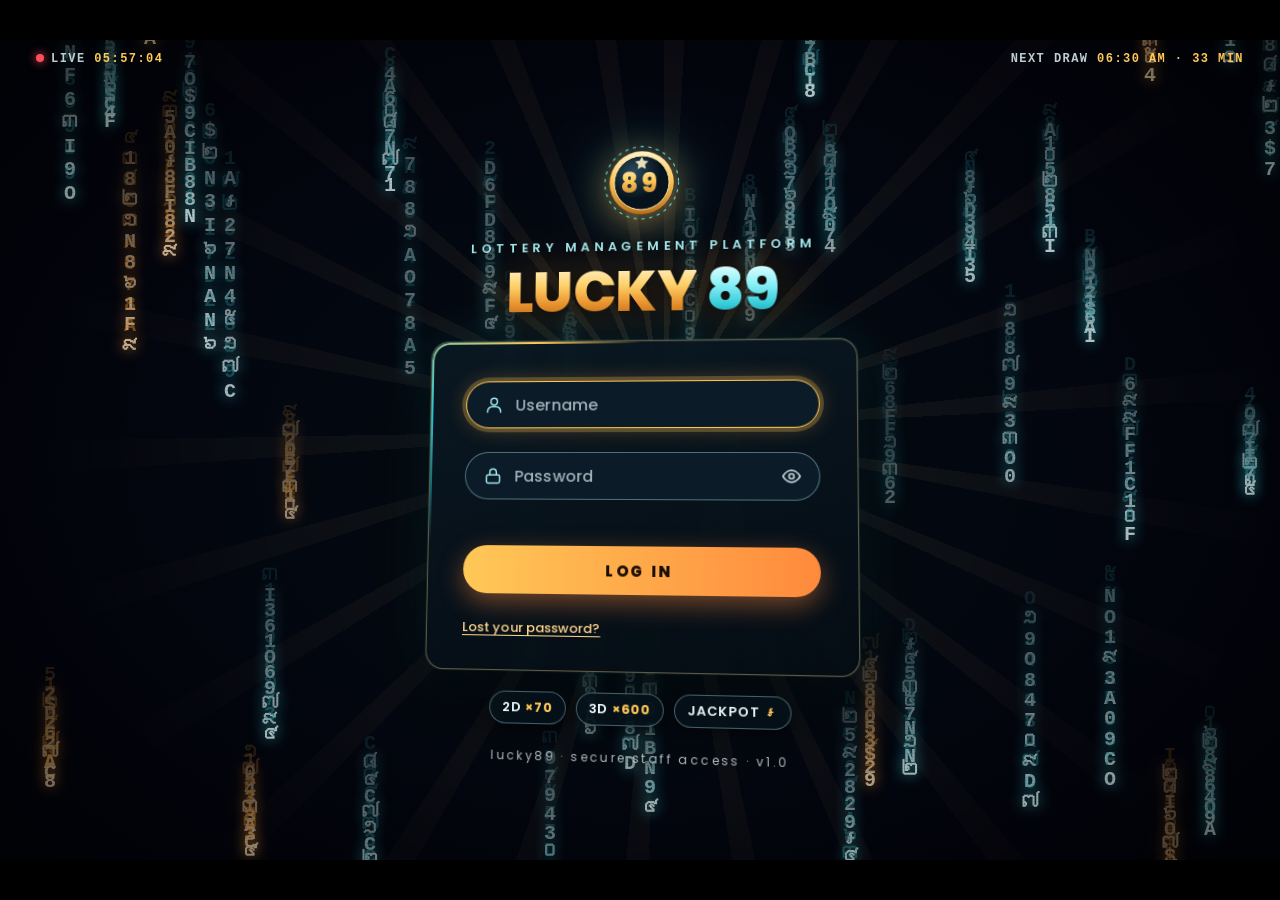
==== commit 8e9e8fd0: "Add files via upload" ====
--- a/index.html
+++ b/index.html
@@ -3,11 +3,10 @@
 <meta name="viewport" content="width=device-width, initial-scale=1, viewport-fit=cover">
 <meta name="theme-color" content="#ffffff"><meta name="mobile-web-app-capable" content="yes"><meta name="apple-mobile-web-app-capable" content="yes"><meta name="apple-mobile-web-app-title" content="Lucky 89"><meta name="format-detection" content="telephone=no">
 <link rel="preconnect" href="https://fonts.googleapis.com"><link rel="stylesheet" href="https://fonts.googleapis.com/css2?family=Poppins:wght@400;500;600;700;800&display=swap"><title>Lucky 89 · Lottery Management</title><!-- phone layout v3 -->
-<link rel="stylesheet" href="style.css"><script type="application/json" id="seed"></script></head><body>
-<div id="nojs" style="position:fixed;inset:0;z-index:99;background:#fff;color:#111827;padding:40px 24px;font:17px/1.6 -apple-system,system-ui,sans-serif;text-align:center"><b style="font-size:22px">Lucky 89</b><p>This preview cannot run the system.<br>Please open the app link in <b>Safari</b> instead:</p><p><a href="https://claude.ai/artifact/LJv6cEDcSQRmHPXTzn3Uf5">https://claude.ai/artifact/LJv6cEDcSQRmHPXTzn3Uf5</a></p></div>
+<link rel="stylesheet" href="style.css">
+</head><body>
 <nav id="sb"><h1><span id="lgo"></span><span><span id="bn">Lucky 89</span><small>Lottery Management</small></span></h1></nav>
 <main><header><div class="th"><span id="tic"></span><h2 id="ttl"></h2></div><button class="btn sm" id="mn" aria-label="Menu" aria-expanded="false"><svg viewBox="0 0 24 24" width="20" height="20" fill="none" stroke="currentColor" stroke-width="2.2" stroke-linecap="round"><path d="M4 7h16M4 12h16M4 17h16"/></svg></button><div class="hr"><div id="cow"><small>Current Company</small><select id="co" aria-label="Current Company"></select></div><span id="cld" data-s="off" title="Cloud storage">☁ …</span><span id="who" style="font-weight:600"></span><button class="btn sm" id="pw">Password</button><button class="btn sm" id="bkup" title="Download a backup file of all data">Backup</button><button class="btn sm" id="rstr" title="Restore data from a backup file">Restore</button><input type="file" id="rstf" accept=".json,application/json" style="display:none"><button class="btn dng sm" id="lo">Logout</button></div></header><div id="v"></div></main>
 <div id="toast"></div>
 <script src="script.js"></script>
-
 </body></html>
--- a/style.css
+++ b/style.css
@@ -504,9 +504,17 @@
 .rp-tb{display:flex;align-items:center;gap:14px;flex-wrap:wrap;margin-bottom:12px}.rp-tb h4{margin:0;font:800 20px Poppins,system-ui,sans-serif;color:#101828}.rp-tb h4 span{color:#667085;font-weight:600}.rp-tb .btn{margin-left:auto;min-height:42px}
 .rp-ch{display:flex;gap:8px;flex-wrap:wrap}.rp-ch button{min-height:42px;padding:0 16px;border-radius:999px;border:1px solid #d0d5dd;background:#fff;color:#344054;font:600 14.5px Poppins,system-ui,sans-serif;cursor:pointer}.rp-ch button i{font-style:normal;margin-left:4px;opacity:.65}
 .rp-ch button.on{background:linear-gradient(135deg,#f7d27f,#dcab55);border-color:#dcab55;color:#121a30;font-weight:800}
-.rp-t{background:#fff;border:1px solid #e6e9f2;border-radius:18px;box-shadow:0 1px 2px rgba(16,24,40,.05)}.rp-t table{min-width:900px}.rp-t th{padding:13px 12px;font-size:12.5px;background:#f9fafb}.rp-t td{padding:12px;font-size:14.5px}
-.rp-t tr.cx td{opacity:.5}.rp-t .tid{color:#4338ca;font-weight:700;text-decoration:none}.rp-t td.xd{background:#f9fafb;padding:12px 16px}
+.rp-t{background:#fff;border:1px solid #e6e9f2;border-radius:18px;box-shadow:0 1px 2px rgba(16,24,40,.05)}.rp-t table{min-width:1120px}.rp-t th{padding:13px 12px;font-size:12.5px;background:#f9fafb}.rp-t td{padding:12px;font-size:14.5px}
+.rp-t tr.cx td{opacity:.5}.rp-t tr.wn td{background:#f6fdf9}.rp-t .tid{color:#4338ca;font-weight:700;text-decoration:none}.rp-t td.xd{background:#f9fafb;padding:12px 16px}
 .rp-t select{min-height:38px;padding:6px 10px;border-radius:10px}
+.rp-t .ab{display:flex;gap:6px;flex-wrap:wrap;align-items:center}
+.rp-t .btn.rcv{background:#067647;color:#fff}.rp-t .btn.rcv:hover{background:#05603a}
+.rp-t .btn.paid{background:#e4f8ec;color:#067647;border:1px solid #abefc6;cursor:default;pointer-events:none;box-shadow:none}
+.rp-t .btn.ed{background:#eef2ff;color:#3730a3}.rp-t .btn.ed.lk{background:#f2f4f7;color:#98a2b3}
+.pbd{display:inline-block;margin-top:5px;padding:2px 10px;border-radius:999px;font:700 11.5px Poppins,system-ui,sans-serif}.pbd.up{background:#ffe9ea;color:#c01f2f}.pbd.pd{background:#e4f8ec;color:#067647}.pbd.ow{background:#fff3df;color:#b45309}.pbd.co{background:#e8f0ff;color:#1d4ed8}
+.rp-t .btn.paid.co{background:#e8f0ff;color:#1d4ed8;border-color:#c7d7fe}.rp-t .btn.pw{background:#b45309;color:#fff}.rp-t .btn.pw:hover{background:#92400e}.rp-t .btn.pw.off{background:#f2f4f7;color:#98a2b3;cursor:not-allowed;pointer-events:none}
+.ebn{display:flex;gap:10px;align-items:center;flex-wrap:wrap;background:#eef2ff;border:1px solid #c7d2fe;color:#312e81;border-radius:12px;padding:10px 14px;margin-bottom:12px;font-size:14px}.ebn b{font-weight:700}
+body.ro .rcv,body.ro .ed,body.ro .pw{display:none!important}
 .bd{display:inline-block;padding:4px 12px;border-radius:999px;font:700 12.5px Poppins,system-ui,sans-serif}.bd.open{background:#fff3df;color:#b45309}.bd.won{background:#e4f8ec;color:#067647}.bd.lost{background:#ffe9ea;color:#c01f2f}.bd.cancel{background:#f2f4f7;color:#667085}
 .rp-ft{display:flex;gap:22px;flex-wrap:wrap;justify-content:flex-end;padding:14px 6px;color:#667085;font-size:14px}.rp-ft b{color:#101828;font-variant-numeric:normal}
 @media(max-width:820px){.rp-hd h3{font-size:22px}.rp-f .wide{grid-column:auto}.rp-sum b{font-size:24px}.rp-tb .btn{margin-left:0}.rp-t{border:0;background:none;box-shadow:none}.rp-ch{width:100%;overflow-x:auto;flex-wrap:nowrap}.rp-ch button{flex:none}}
@@ -555,3 +563,162 @@
 #cld{font-size:12px;font-weight:600;padding:7px 12px;border-radius:999px;background:#f2f4f7;color:#475467;white-space:nowrap}
 #cld[data-s=ok]{background:#e7f8ef;color:#067647}#cld[data-s=sync]{background:#eef2ff;color:#4338ca}#cld[data-s=err]{background:#fef3f2;color:#b42318}
 @media(max-width:820px){main>header .hr #cld{text-align:center}}
+/* ===== MG receipt (ឆ្នោត មង្គលសំណាង) ===== */
+.mgr{max-width:400px;margin:0 auto;background:#faf7ee;border:2px solid #c9a24a;border-radius:16px;overflow:hidden;color:#1e293b;font-family:'Noto Sans Khmer','Segoe UI',system-ui,sans-serif;-webkit-print-color-adjust:exact;print-color-adjust:exact}
+.mg-hd{text-align:center;padding:16px 14px 12px;background:radial-gradient(circle at 50% 0,#fff8e1,#efe0b3 75%)}.mg-hd img{border-radius:50%;box-shadow:0 4px 14px #7a5c1a59}
+.mg-nm{font:800 22px/1.5 'Noto Sans Khmer',system-ui,sans-serif;color:#1b2f6b;margin-top:6px}
+.mg-ti{font:700 14px/1.7 'Noto Sans Khmer',system-ui,sans-serif;color:#33415c;margin-top:8px}
+.mg-orn{display:flex;align-items:center;gap:8px;margin-top:4px}.mg-orn i{flex:1;height:1.5px;background:linear-gradient(90deg,transparent,#c9a24a)}.mg-orn i:last-child{transform:scaleX(-1)}.mg-orn s{text-decoration:none;color:#c9a24a;font-size:10px}
+.mg-in{background:#f3e9cc;padding:8px 16px;border-top:1px solid #e0cf9c;border-bottom:1px solid #e0cf9c}.mg-in div{display:flex;justify-content:space-between;gap:10px;padding:4px 0;font-size:13.5px}.mg-in span{color:#3b4658}.mg-in b{color:#33415c;font-variant-numeric:tabular-nums}
+.mg-bd{display:flex;justify-content:space-between;align-items:center;gap:10px;padding:12px 16px;background:#fff;font:700 14.5px 'Noto Sans Khmer',system-ui,sans-serif}.mg-mk u{display:inline-block;width:9px;height:9px;border-radius:50%;background:#8b2323;margin-right:8px}
+.mg-bd em{font-style:normal;color:#8b2323;text-align:right;line-height:1.3;white-space:nowrap}.mg-bd em small{display:block;font-weight:500;color:#7a6a5a;font-size:11px}
+.mg-t{margin:14px 14px 10px;border:2.5px solid #c9a24a;border-radius:10px;overflow:hidden;background:#fff}
+.mg-th,.mg-tr{display:grid;grid-template-columns:1.1fr .95fr .95fr 1.1fr}
+.mg-th{background:linear-gradient(#10228a,#081555);color:#f6e3a1;font-size:12px;text-align:center}.mg-th b{padding:11px 4px;border-right:1.5px solid #c9a24a}.mg-th b:last-child,.mg-tr span:last-child{border-right:0}
+.mg-tr span{padding:12px 4px;text-align:center;border-right:1.5px solid #e2cf95;border-top:1.5px solid #e2cf95;font:700 14px 'Noto Sans Khmer',system-ui,sans-serif;color:#2b3a4a;font-variant-numeric:tabular-nums;word-break:break-word}.mg-tr span:nth-child(2){font-size:15px}.mg-tr span:last-child{color:#8b2323}
+.mg-tr:nth-child(even){background:#fff}.mg-tr:nth-child(odd){background:#f7edcf}
+.mg-gt{display:flex;justify-content:space-between;align-items:center;background:linear-gradient(#10228a,#081555);color:#f6e3a1;padding:14px;border-top:2px solid #c9a24a}.mg-gl{font:700 14px 'Noto Sans Khmer',system-ui,sans-serif}.mg-ga{font:800 21px system-ui,sans-serif}
+.mg-ft{text-align:center;padding:14px 16px 18px;font-size:12px;color:#5b6472;line-height:1.7}.mg-ft b{display:block;margin-top:4px;font-size:14px;color:#33415c}.mg-bar{display:block;width:60%;margin:6px auto 2px;fill:#33415c}.mg-id{font:11px ui-monospace,Menlo,Consolas,monospace;margin-bottom:6px}
+/* ===== Lucky 89 receipt (midnight emerald + gold ticket) ===== */
+.lkr{max-width:400px;margin:0 auto;color:#e4fbec;font-family:'Noto Sans Khmer','Segoe UI',system-ui,sans-serif;filter:drop-shadow(0 14px 28px rgba(0,0,0,.38));-webkit-print-color-adjust:exact;print-color-adjust:exact}
+.lk-a,.lk-b{position:relative}
+.lk-a{border-radius:22px 22px 0 0;background:linear-gradient(180deg,#0b4333,#073124);box-shadow:inset 1.5px 0 0 rgba(246,215,122,.6),inset -1.5px 0 0 rgba(246,215,122,.6),inset 0 1.5px 0 rgba(246,215,122,.6);-webkit-mask:radial-gradient(circle 11px at 0 100%,#0000 97%,#000) left/51% 100% no-repeat,radial-gradient(circle 11px at 100% 100%,#0000 97%,#000) right/51% 100% no-repeat;mask:radial-gradient(circle 11px at 0 100%,#0000 97%,#000) left/51% 100% no-repeat,radial-gradient(circle 11px at 100% 100%,#0000 97%,#000) right/51% 100% no-repeat}
+.lk-b{border-radius:0 0 22px 22px;background:linear-gradient(180deg,#073124,#031812);padding:20px 16px 0;box-shadow:inset 1.5px 0 0 rgba(246,215,122,.6),inset -1.5px 0 0 rgba(246,215,122,.6),inset 0 -1.5px 0 rgba(246,215,122,.6);-webkit-mask:radial-gradient(circle 11px at 0 0,#0000 97%,#000) left/51% 100% no-repeat,radial-gradient(circle 11px at 100% 0,#0000 97%,#000) right/51% 100% no-repeat;mask:radial-gradient(circle 11px at 0 0,#0000 97%,#000) left/51% 100% no-repeat,radial-gradient(circle 11px at 100% 0,#0000 97%,#000) right/51% 100% no-repeat}
+.lk-b::before{content:"";position:absolute;left:24px;right:24px;top:-1px;border-top:2px dashed rgba(246,215,122,.5)}
+.lk-hd{text-align:center;padding:22px 14px 0;background:radial-gradient(circle at 50% 36%,rgba(246,215,122,.26),transparent 62%)}
+.lk-hd::after{content:"";display:block;height:1px;margin:16px 40px 0;background:linear-gradient(90deg,transparent,rgba(246,215,122,.75),transparent)}
+.lk-lg{width:104px;height:104px;margin:0 auto;border-radius:50%;padding:5px;background:linear-gradient(135deg,#fff0b8,#d9a22e 50%,#f6d77a);box-shadow:0 6px 18px rgba(0,0,0,.5)}.lk-lg img{display:block;width:100%;height:100%;border-radius:50%;object-fit:cover;background:#fff}
+.lk-nm{font:800 30px/1.2 system-ui,'Segoe UI',sans-serif;letter-spacing:4px;margin-top:12px;padding-left:4px;background:linear-gradient(90deg,#f6d77a,#fff3c4 50%,#e0a92f);-webkit-background-clip:text;background-clip:text;color:transparent;-webkit-text-fill-color:transparent}
+.lk-sb{font-size:13.5px;letter-spacing:1px;color:#c6f7d9;margin-top:4px}
+.lk-in,.lk-dr{margin:12px 16px 0;background:rgba(255,255,255,.07);border:1px solid rgba(246,215,122,.28);border-radius:16px}
+.lk-in{padding:0 16px}.lk-in div{display:flex;justify-content:space-between;align-items:center;gap:10px;height:36px;font-size:13.5px;border-top:1px solid rgba(255,255,255,.08)}.lk-in div:first-child{border-top:0}.lk-in span{color:#c6f7d9;white-space:nowrap}.lk-in b{font-variant-numeric:tabular-nums;color:#fff;white-space:nowrap}.lk-in b.g{color:#f6d77a}
+.lk-dr{display:flex;min-height:88px;margin-bottom:18px}.lk-dr>div{flex:1;min-width:0;padding:12px 14px 12px 16px;border-right:1px solid rgba(255,255,255,.1)}.lk-dr>div.r{flex:none;width:142px;text-align:right;padding:12px 16px 12px 10px;border:0}
+.lk-dr small{display:block;font-size:11.5px;letter-spacing:.6px;color:#c6f7d9}.lk-dr>div:first-child{display:flex;flex-direction:column;justify-content:center}.lk-dr b{display:block;font-size:17px;color:#fff}.lk-dr span{display:block;font-size:13px;color:#c6f7d9;margin-top:4px}
+.lk-dr em{display:block;font-style:normal;font-weight:800;font-size:28px;color:#f6d77a;margin-top:8px;white-space:nowrap}
+.lk-t{border:1.5px solid rgba(246,215,122,.6);border-radius:12px;overflow:hidden}
+.lk-th,.lk-tr{display:grid;grid-template-columns:1.1fr .95fr .95fr 1.1fr}
+.lk-th b{padding:11px 4px;text-align:center;font:700 12px 'Noto Sans Khmer',system-ui,sans-serif;color:#fff;background:linear-gradient(180deg,#118160,#0a5a42);border-right:1px solid rgba(246,215,122,.35)}.lk-th b:last-child{border-right:0;background:linear-gradient(180deg,#f3d27a,#d9a22e);color:#052e22}
+.lk-tr{border-top:1px solid rgba(246,215,122,.35);background:rgba(255,255,255,.07)}.lk-tr:nth-child(even){background:rgba(255,255,255,.03)}
+.lk-tr span{display:flex;align-items:center;justify-content:center;text-align:center;min-height:50px;padding:6px 5px;border-right:1px solid rgba(246,215,122,.35);font-weight:700;font-variant-numeric:tabular-nums;white-space:nowrap}.lk-tr span:last-child{border-right:0}
+.lk-tr span:nth-child(1){font-size:13.5px;line-height:1.5;color:#e4fbec}
+.lk-tr span:nth-child(2){font-size:18px;font-weight:800;color:#fff}
+.lk-tr span:nth-child(3){font-size:13.5px;color:#d9f9e5}
+.lk-tr span:nth-child(4){font-size:15px;color:#f6d77a}
+.lk-gt{display:flex;justify-content:space-between;align-items:center;margin-top:10px;padding:0 18px;gap:10px;height:70px;border-radius:18px;background:linear-gradient(115deg,#fbe7a1,#e5b440 50%,#c88a1c);color:#052e22;border:1.5px solid rgba(255,255,255,.5);box-shadow:0 6px 20px rgba(217,162,46,.35)}.lk-gt span{font:700 13px 'Noto Sans Khmer',system-ui,sans-serif;white-space:nowrap}.lk-gt b{font:800 27px system-ui,sans-serif;white-space:nowrap}
+.lk-bc{margin:16px auto 0;width:280px;max-width:100%;box-sizing:border-box;background:#fffaf0;border-radius:14px;padding:12px 20px 10px;text-align:center}.lkr .mg-bar{display:block;width:100%;height:36px;fill:#052e22;margin:0 0 8px}.lk-bc b{font:700 13px 'Noto Sans Khmer',system-ui,sans-serif;color:#052e22}
+.lk-ft{margin-top:16px;padding:6px 0 22px;text-align:center;font-size:13.5px;line-height:1.8;color:#c6f7d9}.lk-ft b{display:block;margin-top:6px;font-size:13.5px;color:#f6d77a;padding:0 8px}.lk-ft b em{display:block;font-style:normal;font-size:12px;letter-spacing:2px;margin-top:2px}
+
+/* ======== LOGIN v4 : MATRIX LOTTERY ======== */
+#lgn{background:#020806!important;overflow:hidden}
+#lgn .mx{position:absolute;inset:0;width:100%;height:100%;z-index:0}
+#lgn .vg{position:absolute;inset:0;z-index:1;pointer-events:none;background:radial-gradient(ellipse at 50% 45%,rgba(0,255,157,.10),transparent 55%),radial-gradient(ellipse at 50% 50%,transparent 38%,rgba(0,0,0,.82) 100%)}
+#lgn .scn{position:absolute;inset:0;z-index:1;pointer-events:none;opacity:.35;background:repeating-linear-gradient(0deg,rgba(0,0,0,0) 0 2px,rgba(0,0,0,.35) 2px 3px);animation:mxScan 8s linear infinite}
+@keyframes mxScan{to{background-position:0 60px}}
+/* lottery balls */
+#lgn .bls{position:absolute;inset:0;z-index:1;overflow:hidden;pointer-events:none}
+#lgn .bls i{position:absolute;bottom:-100px;border-radius:50%;background:radial-gradient(circle at 32% 28%,#fff 0 9%,var(--c) 38%,#000 135%);box-shadow:0 0 22px var(--c),0 0 48px color-mix(in srgb,var(--c) 45%,transparent),inset -6px -8px 14px rgba(0,0,0,.45);display:grid;place-items:center;opacity:.9;animation:mxBall var(--d) linear var(--l) infinite}
+#lgn .bls i b{width:52%;height:52%;border-radius:50%;background:#fff;color:#111;display:grid;place-items:center;font:800 clamp(12px,2.2vw,20px) Poppins,sans-serif;box-shadow:inset 0 -2px 4px rgba(0,0,0,.25)}
+@keyframes mxBall{0%{transform:translate(0,0) rotate(0);opacity:0}8%{opacity:.9}50%{transform:translate(var(--x),-55vh) rotate(180deg)}92%{opacity:.9}100%{transform:translate(calc(var(--x)*-1),-125vh) rotate(360deg);opacity:0}}
+/* title */
+#lgn .lx{z-index:3}
+#lgn .lx small{color:#00ff9d;text-shadow:0 0 10px rgba(0,255,157,.8);letter-spacing:.38em}
+#lgn .lx h1{color:#ffd60a;text-shadow:0 0 12px rgba(255,214,10,.9),0 0 34px rgba(255,170,0,.65),0 0 70px rgba(255,120,0,.4);font-weight:800}
+#lgn .lx h1 span:nth-last-child(-n+2){color:#00ff9d;text-shadow:0 0 12px #00ff9d,0 0 34px rgba(0,255,157,.7),0 0 70px rgba(0,255,157,.4)}
+#lgn .lx h1.shine{animation:mxFlick 5s steps(1) infinite}
+@keyframes mxFlick{0%,92%,94%,100%{opacity:1}93%{opacity:.82}96%{opacity:.9}}
+/* card */
+#lgn .cd{background:linear-gradient(160deg,rgba(2,22,16,.78),rgba(0,8,6,.86))!important;backdrop-filter:blur(10px) saturate(1.3);-webkit-backdrop-filter:blur(10px) saturate(1.3);border:1px solid rgba(0,255,157,.45);border-radius:18px!important;box-shadow:0 0 0 1px rgba(255,214,10,.12),0 0 34px rgba(0,255,157,.28),0 0 90px rgba(0,255,157,.14),inset 0 0 40px rgba(0,255,157,.06)!important}
+#lgn .cd::after{content:"";position:absolute;inset:0;border-radius:18px;padding:1.5px;background:conic-gradient(from var(--a,0deg),transparent 0 70%,#00ff9d,#ffd60a,transparent);-webkit-mask:linear-gradient(#000 0 0) content-box,linear-gradient(#000 0 0);-webkit-mask-composite:xor;mask-composite:exclude;animation:mxSpin 5s linear infinite;pointer-events:none}
+@property --a{syntax:"<angle>";inherits:false;initial-value:0deg}
+@keyframes mxSpin{to{--a:360deg}}
+#lgn .cd input{background:rgba(0,0,0,.55)!important;color:#d8fff0!important;border:1px solid rgba(0,255,157,.4)!important;font-family:"Courier New",Poppins,monospace!important;letter-spacing:.04em;caret-color:#00ff9d}
+#lgn .cd input::placeholder{color:rgba(0,255,157,.5)}
+#lgn .cd input:focus{box-shadow:0 0 0 3px rgba(0,255,157,.28),0 0 22px rgba(0,255,157,.45)!important;border-color:#00ff9d!important}
+#lgn #eye{color:rgba(0,255,157,.75)!important}
+#lgn #lb{background:linear-gradient(90deg,#ffd60a,#ff9100 45%,#00ff9d)!important;background-size:200% 100%;color:#06110c!important;font-weight:800!important;letter-spacing:.2em;text-transform:uppercase;box-shadow:0 0 22px rgba(255,190,0,.55),0 0 50px rgba(0,255,157,.25)!important;animation:lgUp .6s cubic-bezier(.2,.9,.2,1) 1.2s both,mxBtn 4s ease-in-out infinite}
+@keyframes mxBtn{0%,100%{background-position:0 0}50%{background-position:100% 0}}
+#lgn #lb:hover{filter:brightness(1.12);box-shadow:0 0 32px rgba(255,190,0,.8),0 0 70px rgba(0,255,157,.4)!important}
+#lgn #lb .sp{border-color:rgba(0,0,0,.25);border-top-color:#06110c}
+#lgn #lb .ck{stroke:#06110c}
+#lgn.done #lb{background:#00ff9d!important;box-shadow:0 0 36px #00ff9d!important}
+#lgn #le{color:#ff6b81;text-shadow:0 0 8px rgba(255,45,85,.6)}
+#lgn #lf2{color:#ffd60a;text-shadow:0 0 8px rgba(255,214,10,.5)}
+#lgn .lgr{background:none!important;border:0!important;padding:0!important;box-shadow:none!important;display:flex;justify-content:center;gap:10px;flex-wrap:wrap;margin-top:18px;animation:lgUp .8s ease 1.6s both}
+#lgn .lgr span{font:700 12px "Courier New",monospace;letter-spacing:.12em;color:rgba(216,255,240,.8);border:1px solid rgba(0,255,157,.35);background:rgba(0,255,157,.07);border-radius:999px;padding:5px 12px}
+#lgn .lgr b{color:#ffd60a;text-shadow:0 0 8px rgba(255,214,10,.7)}
+#lgn .ft{color:rgba(0,255,157,.6)}
+#lgn .wl{color:#00ff9d;text-shadow:0 0 20px rgba(0,255,157,.8)}
+#lgn .wl b{color:#ffd60a;text-shadow:0 0 24px rgba(255,214,10,.9)}
+@media(max-width:820px){#lgn .bls i:nth-child(n+7){display:none}}
+@media(prefers-reduced-motion:reduce){#lgn .scn,#lgn .bls i,#lgn .cd::after{animation:none!important}}
+
+/* ======== LOGIN v5 : CINEMATIC (teal & amber) + HIGH READABILITY ======== */
+#lgn{background:radial-gradient(1100px 600px at 12% 108%,rgba(255,138,61,.22),transparent 60%),radial-gradient(1100px 650px at 92% -10%,rgba(34,199,214,.20),transparent 60%),#030a10!important}
+#lgn .vg{background:radial-gradient(ellipse at 50% 52%,rgba(3,10,16,.88) 0,rgba(3,10,16,.55) 32%,transparent 62%),radial-gradient(ellipse at 50% 50%,transparent 45%,rgba(0,0,0,.75) 100%)}
+#lgn::before,#lgn::after{content:"";position:absolute;left:0;right:0;height:clamp(14px,4.5vh,40px);background:#000;z-index:4;pointer-events:none}
+#lgn::before{top:0}#lgn::after{bottom:0}
+#lgn .scn{opacity:.18}
+#lgn .lx small{color:#9fe7ee;text-shadow:0 2px 10px rgba(0,0,0,.9);font-weight:600;font-size:13px}
+#lgn .lx h1{color:#ffc857;text-shadow:0 2px 0 rgba(0,0,0,.5),0 0 26px rgba(255,170,60,.55),0 0 60px rgba(255,120,40,.3)}
+#lgn .lx h1 span:nth-last-child(-n+2){color:#4fe3ec;text-shadow:0 2px 0 rgba(0,0,0,.5),0 0 26px rgba(34,199,214,.65),0 0 60px rgba(34,199,214,.35)}
+#lgn .cd{background:linear-gradient(165deg,rgba(9,24,34,.93),rgba(4,12,19,.95))!important;border:1px solid rgba(255,200,120,.38);box-shadow:0 30px 80px rgba(0,0,0,.7),0 0 0 1px rgba(34,199,214,.18),0 0 60px rgba(34,199,214,.14),inset 0 1px 0 rgba(255,255,255,.08)!important}
+#lgn .cd::after{background:conic-gradient(from var(--a,0deg),transparent 0 72%,#22c7d6,#ffc857,transparent)}
+#lgn .cd input{background:#0b1b27!important;color:#fff!important;border:1.5px solid rgba(160,220,230,.45)!important;font:500 16px Poppins,"Noto Sans Khmer",system-ui,sans-serif!important;letter-spacing:.01em;caret-color:#ffc857;height:48px!important}
+#lgn .cd input::placeholder{color:rgba(225,240,245,.7)}
+#lgn .cd input:focus{border-color:#ffc857!important;box-shadow:0 0 0 4px rgba(255,200,87,.25),0 0 22px rgba(255,170,60,.3)!important}
+#lgn #eye{color:rgba(225,240,245,.85)!important;height:48px}
+#lgn #lb{height:48px;background:linear-gradient(90deg,#ffc857,#ff8a3d)!important;color:#1a0d02!important;font-size:15px!important;letter-spacing:.18em;box-shadow:0 8px 26px rgba(255,138,61,.45)!important;animation:lgUp .6s cubic-bezier(.2,.9,.2,1) 1.2s both}
+#lgn #lb:hover{filter:brightness(1.1);box-shadow:0 10px 34px rgba(255,138,61,.65)!important}
+#lgn #lb .sp{border-color:rgba(26,13,2,.25);border-top-color:#1a0d02}
+#lgn #lb .ck{stroke:#04210f}
+#lgn.done #lb{background:#4ade80!important;box-shadow:0 0 34px rgba(74,222,128,.7)!important}
+#lgn #le{color:#ff9aa8;font-weight:600;text-shadow:none;font-size:14px}
+#lgn #lf2{color:#ffd58a;text-shadow:none;font-size:13px;font-weight:500;text-decoration:underline;text-underline-offset:3px}
+#lgn .lgr span{background:rgba(5,16,24,.9);border:1px solid rgba(160,220,230,.4);color:#eaf7fa;font:600 13px Poppins,system-ui,sans-serif;letter-spacing:.06em}
+#lgn .lgr b{color:#ffc857;text-shadow:none}
+#lgn .ft{color:rgba(225,240,245,.75);font-size:12px;text-shadow:0 1px 6px #000}
+#lgn .wl{color:#cfeff3;text-shadow:0 2px 12px #000}
+#lgn .wl b{color:#ffc857;text-shadow:0 0 28px rgba(255,170,60,.7)}
+#lgn .bls i{opacity:.85;box-shadow:0 0 18px var(--c),inset -6px -8px 14px rgba(0,0,0,.45)}
+
+/* ======== LOGIN v6 : PREMIUM CINEMATIC ======== */
+#lgn .rays{position:absolute;left:50%;top:46%;width:170vmax;height:170vmax;margin:-85vmax 0 0 -85vmax;z-index:1;pointer-events:none;mix-blend-mode:screen;opacity:.9;background:repeating-conic-gradient(from 0deg,rgba(255,200,120,.13) 0 3deg,transparent 3deg 14deg);-webkit-mask:radial-gradient(circle,#000 0,rgba(0,0,0,.35) 18%,transparent 40%);mask:radial-gradient(circle,#000 0,rgba(0,0,0,.35) 18%,transparent 40%);animation:mxRays 90s linear infinite}
+@keyframes mxRays{to{transform:rotate(360deg)}}
+#lgn .dst{position:absolute;inset:0;z-index:2;pointer-events:none;overflow:hidden}
+#lgn .dst i{position:absolute;border-radius:50%;background:#ffd98a;box-shadow:0 0 8px 2px rgba(255,200,100,.7);opacity:0;animation:mxDust var(--d) ease-in-out var(--l) infinite}
+@keyframes mxDust{0%{opacity:0;transform:translateY(16px) scale(.6)}35%,65%{opacity:.85}100%{opacity:0;transform:translateY(-60px) scale(1.1)}}
+#lgn .hud{position:absolute;left:0;right:0;top:clamp(20px,6vh,52px);z-index:5;display:flex;justify-content:space-between;gap:10px;padding:0 clamp(14px,3vw,36px);pointer-events:none;font:600 12px "Courier New",monospace;letter-spacing:.12em;color:rgba(225,240,245,.85);text-transform:uppercase;animation:lgUp .8s ease 1.7s both;transition:opacity .4s}
+#lgn .hud b{color:#ffc857;font-weight:700}
+#lgn .hud .hl i{display:inline-block;width:8px;height:8px;border-radius:50%;background:#ff4d5e;margin-right:7px;box-shadow:0 0 10px #ff4d5e;animation:mxLive 1.4s ease-in-out infinite}
+@keyframes mxLive{50%{opacity:.25}}
+#lgn.leave .hud,#lgn.done .hud{opacity:0}
+@media(max-width:520px){#lgn .hud{font-size:10px;letter-spacing:.06em}}
+#lgn .emb{width:clamp(70px,11vh,92px);height:clamp(70px,11vh,92px);margin:0 auto 8px;filter:drop-shadow(0 6px 18px rgba(255,160,50,.55)) drop-shadow(0 0 30px rgba(34,199,214,.35));animation:lgDn .9s cubic-bezier(.2,.8,.2,1) .05s both,mxFloat 5s ease-in-out 1s infinite}
+#lgn .emb svg{width:100%;height:100%;overflow:visible}
+#lgn .emb .rg{transform-origin:50px 50px;animation:mxRg 24s linear infinite}
+@keyframes mxRg{to{transform:rotate(360deg)}}
+@keyframes mxFloat{50%{transform:translateY(-5px)}}
+#lgn .lx h1{filter:drop-shadow(0 4px 14px rgba(0,0,0,.65))}
+#lgn .lx h1 span{background:linear-gradient(180deg,#fff6d6 0%,#ffd36b 38%,#f0952c 70%,#b96a14 100%);-webkit-background-clip:text;background-clip:text;-webkit-text-fill-color:transparent;color:transparent;text-shadow:none}
+#lgn .lx h1 span:nth-last-child(-n+2){background:linear-gradient(180deg,#e9fdff 0%,#6eeaf2 40%,#1fb5c6 75%,#0b6f86 100%);-webkit-background-clip:text;background-clip:text;-webkit-text-fill-color:transparent;color:transparent}
+#lgn .lx small{letter-spacing:.42em}
+#lgn .cd{padding:40px 36px 30px;position:relative}
+#lgn .cd input{padding-left:50px!important}
+#lgn .pwf input{padding-right:54px!important}
+#lgn #lu{background:#0b1b27 url("data:image/svg+xml,%3Csvg xmlns='http://www.w3.org/2000/svg' viewBox='0 0 24 24' fill='none' stroke='%239fe7ee' stroke-width='1.8' stroke-linecap='round' stroke-linejoin='round'%3E%3Ccircle cx='12' cy='8' r='4'/%3E%3Cpath d='M4 21v-1a6 6 0 0 1 6-6h4a6 6 0 0 1 6 6v1'/%3E%3C/svg%3E") no-repeat 18px center/20px!important}
+#lgn #lp{background:#0b1b27 url("data:image/svg+xml,%3Csvg xmlns='http://www.w3.org/2000/svg' viewBox='0 0 24 24' fill='none' stroke='%239fe7ee' stroke-width='1.8' stroke-linecap='round' stroke-linejoin='round'%3E%3Crect x='4' y='11' width='16' height='10' rx='2'/%3E%3Cpath d='M8 11V8a4 4 0 0 1 8 0v3'/%3E%3C/svg%3E") no-repeat 18px center/20px!important}
+#lgn #lb{position:relative;overflow:hidden}
+#lgn #lb::after{content:"";position:absolute;top:0;left:-70%;width:45%;height:100%;background:linear-gradient(100deg,transparent,rgba(255,255,255,.55),transparent);transform:skewX(-20deg);animation:mxShine 3.8s ease-in-out 2s infinite}
+@keyframes mxShine{0%{left:-70%}35%,100%{left:150%}}
+#lgn #lb:active{transform:translateY(1px) scale(.99)}
+#lgn .lgr{margin-top:20px}
+#lgn .lgr span{box-shadow:0 4px 14px rgba(0,0,0,.45)}
+@media(max-height:700px){#lgn .emb{display:none}#lgn .cd{padding:28px 26px 22px}}
+@media(max-width:820px){#lgn .cd{padding:32px 22px 24px}}
+@media(prefers-reduced-motion:reduce){#lgn .rays,#lgn .dst i,#lgn .emb,#lgn .emb .rg,#lgn #lb::after{animation:none!important}}
+/* v6 fixes */
+#lgn .emb{width:clamp(58px,9vh,80px);height:clamp(58px,9vh,80px);margin:0 auto 16px}
+#lgn .lx small{margin-bottom:2px}
+#lgn .lx h1 span:nth-last-child(-n+2){background:linear-gradient(180deg,#f2feff 0%,#8ff3f9 38%,#39d3e0 72%,#1498ad 100%);-webkit-background-clip:text;background-clip:text;-webkit-text-fill-color:transparent;color:transparent}
+#lgn .lx h1{filter:drop-shadow(0 3px 10px rgba(0,0,0,.7)) drop-shadow(0 0 22px rgba(255,170,60,.25))}
+#lgn .lx h1 span:nth-last-child(-n+2){text-shadow:none!important}
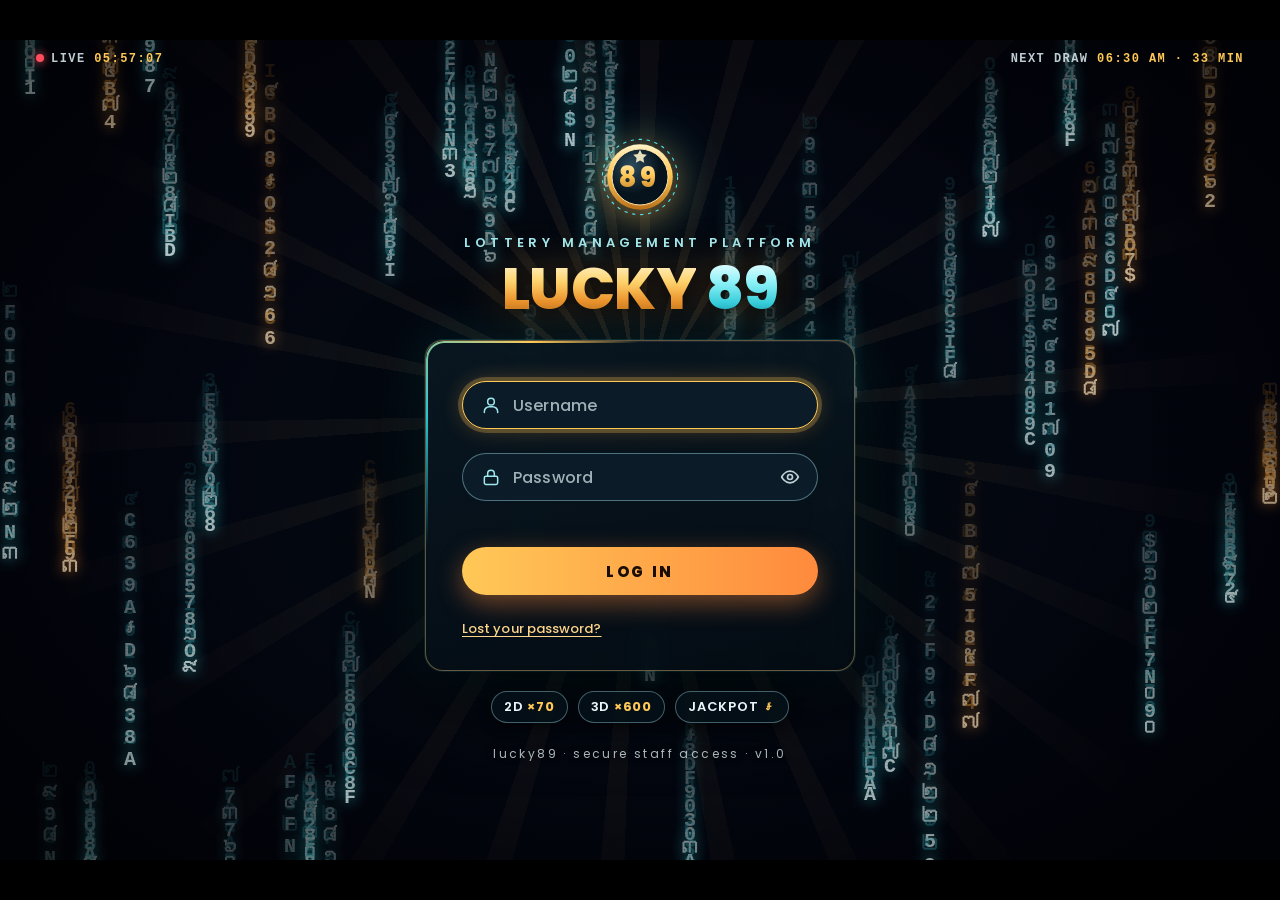
==== commit 28161224: "Add files via upload" ====
--- a/index.html
+++ b/index.html
@@ -8,5 +8,12 @@
 <nav id="sb"><h1><span id="lgo"></span><span><span id="bn">Lucky 89</span><small>Lottery Management</small></span></h1></nav>
 <main><header><div class="th"><span id="tic"></span><h2 id="ttl"></h2></div><button class="btn sm" id="mn" aria-label="Menu" aria-expanded="false"><svg viewBox="0 0 24 24" width="20" height="20" fill="none" stroke="currentColor" stroke-width="2.2" stroke-linecap="round"><path d="M4 7h16M4 12h16M4 17h16"/></svg></button><div class="hr"><div id="cow"><small>Current Company</small><select id="co" aria-label="Current Company"></select></div><span id="cld" data-s="off" title="Cloud storage">☁ …</span><span id="who" style="font-weight:600"></span><button class="btn sm" id="pw">Password</button><button class="btn sm" id="bkup" title="Download a backup file of all data">Backup</button><button class="btn sm" id="rstr" title="Restore data from a backup file">Restore</button><input type="file" id="rstf" accept=".json,application/json" style="display:none"><button class="btn dng sm" id="lo">Logout</button></div></header><div id="v"></div></main>
 <div id="toast"></div>
+<script>
+/* ===== CLOUD SETTINGS — fill these two lines once (see setup steps), then every PC/phone shares the same data ===== */
+window.L89_CLOUD={
+ url:'',   // e.g. 'https://lucky89-default-rtdb.asia-southeast1.firebasedatabase.app'
+ path:''   // your private secret folder name, e.g. 'l89_k7Qp29xZ' (letters/numbers/_ only; pick something long and random)
+};
+</script>
 <script src="script.js"></script>
 </body></html>
--- a/style.css
+++ b/style.css
@@ -722,3 +722,100 @@
 #lgn .lx h1 span:nth-last-child(-n+2){background:linear-gradient(180deg,#f2feff 0%,#8ff3f9 38%,#39d3e0 72%,#1498ad 100%);-webkit-background-clip:text;background-clip:text;-webkit-text-fill-color:transparent;color:transparent}
 #lgn .lx h1{filter:drop-shadow(0 3px 10px rgba(0,0,0,.7)) drop-shadow(0 0 22px rgba(255,170,60,.25))}
 #lgn .lx h1 span:nth-last-child(-n+2){text-shadow:none!important}
+
+/* ======== DASHBOARD v7 : LOTTERY CONTROL ROOM ======== */
+body[data-v=dash] main{background:radial-gradient(1000px 520px at 8% -8%,rgba(34,199,214,.17),transparent 60%),radial-gradient(900px 520px at 100% 0,rgba(255,138,61,.15),transparent 55%),radial-gradient(700px 500px at 50% 110%,rgba(139,92,246,.12),transparent 60%),#050d15;background-attachment:local}
+body[data-v=dash] header{background:rgba(5,13,21,.84)!important;border-bottom:1px solid rgba(255,200,120,.22)!important;color:#eaf4f7}
+body[data-v=dash] header h2,body[data-v=dash] header #who{color:#f4fbfd}
+body[data-v=dash] header small,body[data-v=dash] header label{color:#9db4bf}
+body[data-v=dash] #dp{--tx:#eaf4f7;--mu:#9db4bf;--in:#46e0a0;--out:#ff7088;--gd:#ffc857;--pn:rgba(255,255,255,.045);--bd:rgba(160,220,230,.16);background:transparent!important;color:var(--tx)}
+body[data-v=dash] #dp select,body[data-v=dash] #dp input[type=date]{background:#0c1d29;color:#eaf4f7;border:1px solid rgba(160,220,230,.3)!important;color-scheme:dark}
+body[data-v=dash] #dp option{color:#111}
+body[data-v=dash] #dp .btn{background:rgba(255,255,255,.08);color:#eaf4f7;border:1px solid rgba(160,220,230,.18)}
+body[data-v=dash] #dp .btn.pri{background:linear-gradient(135deg,#ffd36b,#f0952c)!important;color:#1a0d02;border:0;box-shadow:0 8px 22px rgba(240,149,44,.35)}
+body[data-v=dash] #dp .live{color:#9db4bf}
+/* banner */
+#dp .dh{position:relative;overflow:hidden;isolation:isolate;display:flex;align-items:center;justify-content:space-between;gap:22px;flex-wrap:wrap;border-radius:24px;padding:26px 30px;margin-bottom:18px;background:linear-gradient(120deg,rgba(34,199,214,.16),rgba(255,200,87,.10) 55%,rgba(255,112,136,.10)),#08151f;border:1px solid rgba(255,200,120,.3);box-shadow:0 26px 60px -30px #000,inset 0 1px 0 rgba(255,255,255,.08)}
+#dp .dh::before{content:"";position:absolute;inset:0 0 auto 0;height:3px;background:linear-gradient(90deg,transparent,#ffc857,#22c7d6,#ff8a3d,transparent)}
+#dp .dh::after{content:"";position:absolute;inset:0;z-index:-1;background:repeating-conic-gradient(from 0deg at 85% 50%,rgba(255,200,120,.07) 0 4deg,transparent 4deg 14deg);-webkit-mask:radial-gradient(circle at 85% 50%,#000,transparent 65%);mask:radial-gradient(circle at 85% 50%,#000,transparent 65%)}
+#dp .dhl small{display:block;color:#7fe3ec;font:700 12px Poppins,system-ui,sans-serif;letter-spacing:.2em;text-transform:uppercase}
+#dp .dhl h2{margin:6px 0 4px;font:700 clamp(22px,3vw,32px)/1.15 Poppins,system-ui,sans-serif;color:#fff}
+#dp .dhl h2 b{background:linear-gradient(180deg,#fff3c9,#ffc857 50%,#f0952c);-webkit-background-clip:text;background-clip:text;-webkit-text-fill-color:transparent}
+#dp .dhl p{margin:0;color:#9db4bf;font-size:14px}
+#dp .dhc{text-align:center;padding:12px 24px;border-radius:18px;background:rgba(0,0,0,.35);border:1px solid rgba(255,200,120,.3);box-shadow:inset 0 0 30px rgba(255,200,87,.08)}
+#dp .dhc small{display:block;color:#9db4bf;font:700 11px Poppins,system-ui,sans-serif;letter-spacing:.22em}
+#dp .dhc b{display:block;margin:4px 0 2px;font:800 clamp(30px,4.4vw,46px)/1.1 "Courier New",ui-monospace,monospace;letter-spacing:.04em;color:#ffc857;text-shadow:0 0 18px rgba(255,170,60,.6)}
+#dp .dhc span{color:#cfe3ea;font-size:13px}
+#dp .dhb{display:flex;gap:10px;align-items:center}
+#dp .dhb i{display:grid;place-items:center;width:54px;height:54px;border-radius:50%;background:radial-gradient(circle at 32% 28%,#fff 0 8%,var(--c) 38%,#000 140%);box-shadow:0 0 20px var(--c),inset -5px -7px 12px rgba(0,0,0,.45);animation:dhBob 4s ease-in-out calc(var(--i)*.35s) infinite}
+#dp .dhb i b{width:54%;height:54%;border-radius:50%;background:#fff;color:#0a1a24;display:grid;place-items:center;font:800 14px Poppins,sans-serif}
+@keyframes dhBob{50%{transform:translateY(-8px)}}
+/* KPI cards */
+body[data-v=dash] #dp .mp{background:linear-gradient(160deg,color-mix(in srgb,var(--c) 16%,transparent),rgba(7,18,27,.93) 62%);border:1px solid color-mix(in srgb,var(--c) 38%,transparent);box-shadow:0 24px 50px -30px var(--c);border-radius:22px}
+body[data-v=dash] #dp .mp::before{width:4px;box-shadow:0 0 18px var(--c)}
+body[data-v=dash] #dp .mp.in{--c:#46e0a0}body[data-v=dash] #dp .mp.out{--c:#ff7088}body[data-v=dash] #dp .mp.net{--c:#ffc857}
+#dp .mp .ico{position:absolute;right:16px;top:16px;width:42px;height:42px;border-radius:13px;display:grid;place-items:center;background:color-mix(in srgb,var(--c) 18%,transparent);color:var(--c);box-shadow:inset 0 0 0 1px color-mix(in srgb,var(--c) 30%,transparent)}
+#dp .mp .ico svg{width:22px;height:22px}
+#dp .dl{right:66px}
+body[data-v=dash] #dp .mp h3{color:#fff}
+body[data-v=dash] #dp .mp .v{background:linear-gradient(180deg,#fff 0%,var(--c) 135%);-webkit-background-clip:text;background-clip:text;-webkit-text-fill-color:transparent;color:transparent;filter:drop-shadow(0 0 14px color-mix(in srgb,var(--c) 45%,transparent))}
+body[data-v=dash] #dp .rt,body[data-v=dash] #dp .mb2 .tr{background:rgba(255,255,255,.1)}
+body[data-v=dash] #dp .rt i{box-shadow:0 0 12px var(--c)}
+/* stat tiles */
+body[data-v=dash] #dp .stt,body[data-v=dash] #dp .bx{background:rgba(255,255,255,.045);border:1px solid rgba(160,220,230,.16);box-shadow:none;border-radius:18px}
+body[data-v=dash] #dp .stt b{color:#fff}
+#dp .stt small::before{content:"";display:inline-block;width:9px;height:9px;border-radius:50%;margin-right:8px;background:#7dd3fc;box-shadow:0 0 10px #7dd3fc}
+#dp .stt.o small::before{background:#ffc857;box-shadow:0 0 10px #ffc857}#dp .stt.w small::before{background:#46e0a0;box-shadow:0 0 10px #46e0a0}#dp .stt.l small::before{background:#ff7088;box-shadow:0 0 10px #ff7088}
+body[data-v=dash] #dp .stt.w b{color:#46e0a0}body[data-v=dash] #dp .stt.l b{color:#ff7088}body[data-v=dash] #dp .stt.o b{color:#ffc857}
+/* sections */
+body[data-v=dash] #dp .sec h2,body[data-v=dash] #dp .wh{color:#fff}
+#dp .sec>header h2::before{content:"";display:inline-block;width:5px;height:20px;border-radius:3px;margin-right:10px;vertical-align:-3px;background:linear-gradient(#ffd36b,#f0952c)}
+body[data-v=dash] #dp .mt button{background:rgba(255,255,255,.06);color:#d6e6ec;border-color:rgba(160,220,230,.25)}
+body[data-v=dash] #dp .mt button.on{background:linear-gradient(135deg,#ffd36b,#f0952c);color:#1a0d02;border-color:transparent;box-shadow:0 6px 18px rgba(240,149,44,.4)}
+body[data-v=dash] #dp .sp2 div{color:#9db4bf}body[data-v=dash] #dp .sp2 .c{color:#fff}
+/* result cards */
+body[data-v=dash] #dp .hero{background:radial-gradient(700px 360px at 8% -10%,hsl(var(--h) 85% 45%/.42),transparent 65%),radial-gradient(600px 400px at 100% 100%,rgba(255,200,87,.16),transparent 60%),#07131c!important;border:1px solid hsl(var(--h) 80% 62%/.45);box-shadow:0 30px 70px -34px hsl(var(--h) 90% 50%/.7),inset 0 1px 0 rgba(255,255,255,.08);border-radius:24px}
+body[data-v=dash] #dp .hero::before{background:linear-gradient(90deg,#ff5d6c,#ffb347,#ffe45e,#5be37d,#4cc9f0,#7b6cff,#e56bff)}
+body[data-v=dash] #dp .hero::after,body[data-v=dash] #dp .hero .hl{display:block}
+body[data-v=dash] #dp .hero .top,body[data-v=dash] #dp .nw,body[data-v=dash] #dp .hero.idle p,body[data-v=dash] #dp .hst small,body[data-v=dash] #dp .mny small{color:#b8cdd6}
+body[data-v=dash] #dp .hero .now{color:#fff}
+body[data-v=dash] #dp .clk{background:linear-gradient(180deg,#fff 30%,hsl(var(--h) 95% 74%));-webkit-background-clip:text;background-clip:text}
+body[data-v=dash] #dp .clk small{-webkit-text-fill-color:hsl(var(--h) 95% 78%)}
+body[data-v=dash] #dp .hst div{background:rgba(255,255,255,.06);border:1px solid rgba(255,255,255,.12)}
+body[data-v=dash] #dp .hero .mny{background:rgba(0,0,0,.35);border:1px solid rgba(255,255,255,.12)}body[data-v=dash] #dp .mny div+div{border-left-color:rgba(255,255,255,.12)}
+body[data-v=dash] #dp .mny .i b{color:#46e0a0}body[data-v=dash] #dp .mny .o b{color:#ff7088}body[data-v=dash] #dp .mny .n b{color:#ffc857}
+body[data-v=dash] #dp .wk{background:hsl(var(--h) 80% 50%/.15);border-color:hsl(var(--h) 80% 65%/.45)}
+body[data-v=dash] #dp .wk i,body[data-v=dash] #dp .rn i,body[data-v=dash] #dp .wn i{background:hsl(var(--h) 85% 52%);color:#fff}
+body[data-v=dash] #dp .wk b{color:#fff}
+body[data-v=dash] #dp .hx{background:linear-gradient(160deg,hsl(var(--h) 60% 30%/.42),rgba(6,17,26,.95) 66%);border:1px solid hsl(var(--h) 70% 60%/.3);box-shadow:none;border-radius:20px}
+body[data-v=dash] #dp .hx.d{box-shadow:0 18px 40px -22px hsl(var(--h) 90% 55%/.8);border-color:hsl(var(--h) 80% 65%/.6)}
+body[data-v=dash] #dp .hx .ss{background:rgba(255,255,255,.08);color:#b8cdd6}body[data-v=dash] #dp .hx.d .ss{background:hsl(var(--h) 80% 46%);color:#fff}
+body[data-v=dash] #dp .hx .tp b,body[data-v=dash] #dp .mn b{color:#fff}
+body[data-v=dash] #dp .rn,body[data-v=dash] #dp .wn{background:linear-gradient(180deg,#fff,#e4eef2);border-color:transparent;color:#0a1a24;box-shadow:0 5px 14px rgba(0,0,0,.4),inset 0 -3px 5px rgba(0,0,0,.12)}
+body[data-v=dash] #dp .cn div{background:rgba(255,255,255,.06)}body[data-v=dash] #dp .ww{border-top-color:rgba(255,255,255,.14)}
+body[data-v=dash] #dp .bk,body[data-v=dash] #dp .fr{border-bottom-color:rgba(255,255,255,.1)}
+body[data-v=dash] #dp .bx>b{color:#fff}
+body[data-v=dash] #dp .bk .neg{color:#ff7088}
+/* activity log */
+#dp .alog{border-radius:22px;padding:6px 20px;background:linear-gradient(160deg,rgba(255,255,255,.05),rgba(255,255,255,.02));border:1px solid rgba(160,220,230,.16);margin-top:12px}
+#dp .al{display:flex;gap:13px;align-items:center;padding:13px 0;border-bottom:1px solid rgba(255,255,255,.08)}#dp .al:last-child{border:0}
+#dp .al .av{flex:none;width:38px;height:38px;border-radius:50%;display:grid;place-items:center;font:800 16px Poppins,sans-serif;color:#06121b;background:linear-gradient(145deg,hsl(var(--h) 90% 70%),hsl(calc(var(--h) + 40) 85% 55%));box-shadow:0 0 14px hsl(var(--h) 90% 60%/.45)}
+#dp .al .tx{min-width:0;flex:1}#dp .al .tx b{display:block;color:#fff;font-size:14.5px}#dp .al .tx small{display:block;color:#b8cdd6;font-size:13px;overflow:hidden;text-overflow:ellipsis;white-space:nowrap}
+#dp .al .tg{flex:none;font:700 11px Poppins,sans-serif;letter-spacing:.04em;padding:4px 11px;border-radius:99px;background:rgba(255,255,255,.1);color:#cfe3ea}
+#dp .al .tg.g{background:rgba(70,224,160,.16);color:#46e0a0}#dp .al .tg.r{background:rgba(255,112,136,.16);color:#ff8fa1}#dp .al .tg.t{background:rgba(34,199,214,.16);color:#6eeaf2}#dp .al .tg.y{background:rgba(255,200,87,.16);color:#ffc857}
+#dp .al time{flex:none;min-width:74px;text-align:right;color:#8ea7b2;font-size:12px}
+@media(max-width:900px){#dp .dhb{display:none}#dp .dh{padding:20px}#dp .dhc{width:100%}}
+@media(max-width:560px){#dp .al .tg{display:none}#dp .al time{min-width:0}}
+@media(prefers-reduced-motion:reduce){#dp .dhb i{animation:none!important}}
+body[data-v=dash] header #who{color:#1f2937}
+/* v7 fixes: hero clock + result rows + number balls */
+body[data-v=dash] #dp .clk{-webkit-text-fill-color:transparent;color:transparent;filter:drop-shadow(0 6px 26px hsl(var(--h) 95% 60%/.55))}
+body[data-v=dash] #dp .clk small{-webkit-text-fill-color:hsl(var(--h) 95% 80%)}
+body[data-v=dash] #dp .bl{background:linear-gradient(100deg,hsl(var(--h) 70% 40%/.30),rgba(5,14,22,.55) 70%);border:1px solid hsl(var(--h) 80% 62%/.38);box-shadow:inset 0 1px 0 rgba(255,255,255,.06)}
+body[data-v=dash] #dp .bl>i{background:radial-gradient(circle at 32% 26%,#fff 0 7%,hsl(var(--h) 90% 58%) 38%,hsl(var(--h) 80% 26%) 130%);color:#fff;text-shadow:0 2px 4px rgba(0,0,0,.45);border-radius:50%;box-shadow:0 0 22px hsl(var(--h) 95% 55%/.7),inset -5px -7px 12px rgba(0,0,0,.4)}
+body[data-v=dash] #dp .ba{background:linear-gradient(180deg,#ffffff,#e6eef2);color:#0a1a24;border:3px solid hsl(var(--h) 85% 60%);box-shadow:0 0 22px hsl(var(--h) 95% 55%/.55),0 10px 22px -10px #000,inset 0 -6px 10px rgba(0,0,0,.1)}
+body[data-v=dash] #dp .ba small{color:hsl(var(--h) 70% 30%)}
+body[data-v=dash] #dp .sp2 div{background:rgba(255,255,255,.07);color:#c9dbe2;border:1px solid rgba(160,220,230,.22)}
+body[data-v=dash] #dp .sp2 .d{background:hsl(var(--h) 70% 40%/.45);color:#fff;border-color:hsl(var(--h) 85% 65%/.6)}
+body[data-v=dash] #dp .sp2 .c{background:linear-gradient(135deg,hsl(var(--h) 85% 52%),hsl(var(--h) 80% 38%));color:#fff;border-color:transparent;box-shadow:0 6px 18px hsl(var(--h) 90% 50%/.55)}
+body[data-v=dash] #dp .sp2 .w{opacity:.6}
